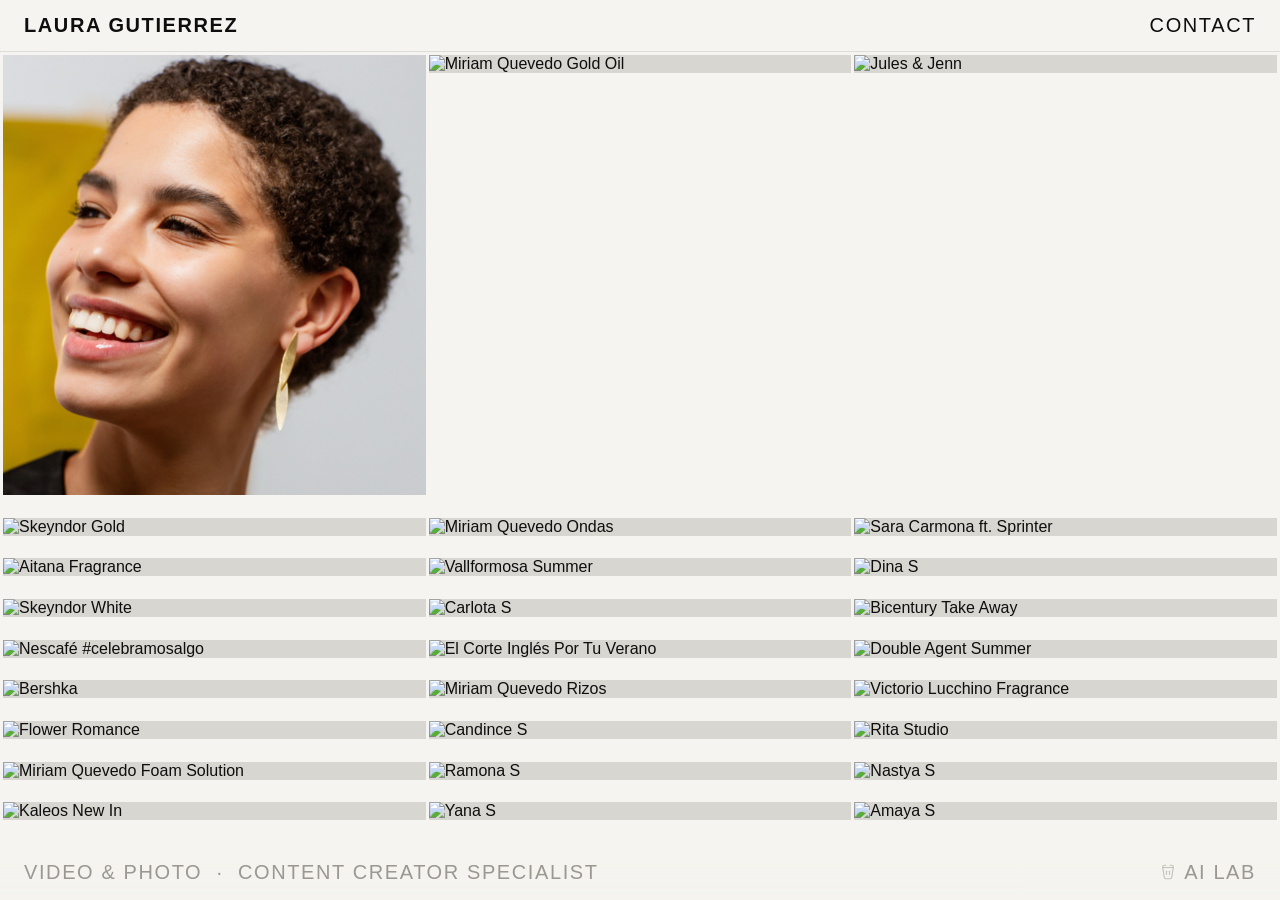
==== index.html @ c1af4706 "upd" ====
<!DOCTYPE html>
<html lang="en">
<head>
  <meta charset="UTF-8">
  <meta name="viewport" content="width=device-width, initial-scale=1.0">
  <title>Laura Gutierrez</title>
  <link rel="stylesheet" href="style.css">
</head>
<body>

  <header>
    <span class="site-name">Laura Gutierrez</span>
    <a href="mailto:capsira@gmail.com" class="contact-link">Contact</a>
  </header>

  <main id="grid"></main>

  <footer>
    <span class="tagline">Video &amp; Photo &nbsp;·&nbsp; Content creator specialist</span>
    <button class="ailab-btn" onclick="document.getElementById('ailabOverlay').classList.add('open')">
      <svg class="ailab-icon" viewBox="0 0 24 24" fill="none" stroke="currentColor" stroke-width="1.5" stroke-linecap="round" stroke-linejoin="round">
        <path d="M9 3H7a2 2 0 0 0-2 2v1"/>
        <path d="M15 3h2a2 2 0 0 1 2 2v1"/>
        <path d="M5 6h14"/>
        <path d="M5 6l2 13a2 2 0 0 0 2 2h6a2 2 0 0 0 2-2l2-13"/>
        <path d="M10 11v4"/>
        <path d="M14 11v4"/>
      </svg>
      AI Lab
    </button>
  </footer>

  <!-- AI LAB Modal -->
  <div class="ailab-overlay" id="ailabOverlay" onclick="if(event.target===this)this.classList.remove('open')">
    <div class="ailab-modal">
      <button class="ailab-close" onclick="document.getElementById('ailabOverlay').classList.remove('open')">×</button>
      <h2>Requesting access to a restricted area<br>of AI content creation</h2>
      <input class="ailab-input" type="email" placeholder="your@email.com" id="ailabEmail">
      <button class="ailab-submit" onclick="handleAilabSubmit()">
        <svg viewBox="0 0 24 24" fill="currentColor">
          <polygon points="5,3 19,12 5,21" />
        </svg>
      </button>
    </div>
  </div>

  <script src="projects.js"></script>
  <script>
    const grid = document.getElementById('grid');

    projects.forEach((project, i) => {
      const posterSrc = project.poster
        ? `projects/${project.folder}/${project.poster}`
        : `projects/${project.folder}/00_poster.gif`;
      const fallbackSrc = project.poster
        ? null
        : `projects/${project.folder}/00_poster.jpg`;

      const item = document.createElement('a');
      item.className = 'grid-item';
      item.href = `project.html?p=${encodeURIComponent(project.folder)}`;
      item.style.animationDelay = `${i * 35}ms`;

      const onerror = fallbackSrc
        ? `this.onerror=null;this.src='${fallbackSrc}'`
        : `this.onerror=null`;

      item.innerHTML = `
        <div class="grid-item-inner">
          <img class="poster" src="${posterSrc}" onerror="${onerror}" alt="${project.title}" loading="lazy">
          <div class="overlay">
            <span class="overlay-title">${project.title}</span>
          </div>
        </div>
      `;

      grid.appendChild(item);
    });

    function handleAilabSubmit() {
      const email = document.getElementById('ailabEmail').value;
      if (email) {
        document.getElementById('ailabOverlay').classList.remove('open');
      }
    }
  </script>

</body>
</html>
---- style.css ----
/* ─── Reset & Base ───────────────────────────────────────── */
*, *::before, *::after { box-sizing: border-box; margin: 0; padding: 0; }

:root {
  --black: #0e0e0e;
  --white: #f5f4f0;
  --mid:   #9a9890;
  --font: 'Helvetica Neue', Helvetica, Arial, sans-serif;
  --nav-h: 52px;
  --footer-h: 56px;
  --gap: 3px;
}

html { font-size: 16px; }

body {
  background: var(--white);
  color: var(--black);
  font-family: var(--font);
  font-weight: 300;
  min-height: 100vh;
  display: flex;
  flex-direction: column;
}

a { text-decoration: none; color: inherit; }

/* ─── Header ─────────────────────────────────────────────── */
header {
  position: fixed;
  top: 0; left: 0; right: 0;
  height: var(--nav-h);
  display: flex;
  align-items: center;
  justify-content: space-between;
  padding: 0 24px;
  z-index: 100;
  background: var(--white);
  border-bottom: 0.5px solid rgba(14,14,14,0.1);
}

.site-name {
  font-family: var(--font);
  font-weight: 700;
  font-size: 20px;
  letter-spacing: 0.08em;
  text-transform: uppercase;
  color: var(--black);
}

.back-link {
  cursor: pointer;
  transition: opacity 0.2s;
}
.back-link:hover { opacity: 0.45; }

.contact-link {
  font-family: var(--font);
  font-weight: 300;
  font-size: 20px;
  letter-spacing: 0.08em;
  text-transform: uppercase;
  color: var(--black);
  transition: opacity 0.2s;
}
.contact-link:hover { opacity: 0.45; }

/* ─── Footer ─────────────────────────────────────────────── */
footer {
  position: fixed;
  bottom: 0; left: 0; right: 0;
  height: var(--footer-h);
  display: flex;
  align-items: center;
  justify-content: space-between;
  padding: 0 24px;
  z-index: 100;
  background: linear-gradient(to bottom, transparent 0%, rgba(245,244,240,0.10) 100%);
  pointer-events: none;
}

footer > * { pointer-events: auto; }

.tagline {
  font-family: var(--font);
  font-weight: 300;
  font-size: 20px;
  letter-spacing: 0.08em;
  text-transform: uppercase;
  color: var(--mid);
}

/* ─── AI LAB button ──────────────────────────────────────── */
.ailab-btn {
  display: flex;
  align-items: center;
  gap: 7px;
  font-family: var(--font);
  font-weight: 300;
  font-size: 20px;
  letter-spacing: 0.08em;
  text-transform: uppercase;
  color: var(--mid);
  cursor: pointer;
  background: none;
  border: none;
  padding: 0;
  transition: color 0.2s;
}
.ailab-btn:hover { color: var(--black); }

.ailab-icon {
  width: 18px;
  height: 18px;
  opacity: 0.55;
  transition: opacity 0.2s;
}
.ailab-btn:hover .ailab-icon { opacity: 1; }

/* ─── AI LAB modal overlay ───────────────────────────────── */
.ailab-overlay {
  display: none;
  position: fixed;
  inset: 0;
  z-index: 200;
  background: rgba(14,14,14,0.55);
  backdrop-filter: blur(8px);
  -webkit-backdrop-filter: blur(8px);
  align-items: center;
  justify-content: center;
}
.ailab-overlay.open { display: flex; }

.ailab-modal {
  background: var(--white);
  padding: 56px 48px 48px;
  max-width: 480px;
  width: 90%;
  text-align: center;
  position: relative;
}

.ailab-modal h2 {
  font-family: var(--font);
  font-weight: 300;
  font-size: 12px;
  letter-spacing: 0.16em;
  text-transform: uppercase;
  color: var(--black);
  line-height: 1.9;
  margin-bottom: 40px;
}

.ailab-input {
  width: 100%;
  background: none;
  border: none;
  border-bottom: 0.5px solid rgba(14,14,14,0.3);
  padding: 10px 0;
  font-family: var(--font);
  font-weight: 300;
  font-size: 14px;
  letter-spacing: 0.06em;
  color: var(--black);
  outline: none;
  text-align: center;
  margin-bottom: 40px;
  display: block;
}
.ailab-input::placeholder { color: var(--mid); }
.ailab-input:focus { border-bottom-color: var(--black); }

.ailab-submit {
  background: none;
  border: none;
  cursor: pointer;
  padding: 0;
  display: inline-flex;
  align-items: center;
  justify-content: center;
}

.ailab-submit svg {
  width: 28px;
  height: 28px;
  animation: pulse-triangle 2.4s ease-in-out infinite;
}

@keyframes pulse-triangle {
  0%   { opacity: 0.25; filter: hue-rotate(0deg) brightness(0.8); }
  25%  { opacity: 1;    filter: hue-rotate(80deg) brightness(1.2); }
  50%  { opacity: 0.5;  filter: hue-rotate(180deg) brightness(1); }
  75%  { opacity: 1;    filter: hue-rotate(280deg) brightness(1.3); }
  100% { opacity: 0.25; filter: hue-rotate(360deg) brightness(0.8); }
}

.ailab-close {
  position: absolute;
  top: 16px;
  right: 20px;
  background: none;
  border: none;
  font-size: 18px;
  color: var(--mid);
  cursor: pointer;
  font-family: var(--font);
  font-weight: 300;
  line-height: 1;
}
.ailab-close:hover { color: var(--black); }

/* ─── Landing Grid ───────────────────────────────────────── */
main#grid {
  margin-top: var(--nav-h);
  padding-bottom: calc(var(--footer-h) + 4px);
  display: grid;
  grid-template-columns: repeat(3, 1fr);
  gap: var(--gap);
  padding-left: var(--gap);
  padding-right: var(--gap);
  padding-top: var(--gap);
  flex: 1;
  align-items: start;
}

.grid-item {
  display: block;
  position: relative;
  overflow: hidden;
  background: #d8d6d0;
  opacity: 0;
  animation: fadeIn 0.5s ease forwards;
}

.grid-item img.poster {
  display: block;
  width: 100%;
  height: auto;
  object-fit: cover;
  transition: transform 0.5s ease;
}

.grid-item:hover img.poster {
  transform: scale(1.03);
}

@keyframes fadeIn {
  from { opacity: 0; transform: translateY(5px); }
  to   { opacity: 1; transform: translateY(0); }
}

.grid-item-inner {
  width: 100%;
  position: relative;
}

/* Hover overlay */
.overlay {
  position: absolute;
  inset: 0;
  display: flex;
  align-items: center;
  justify-content: center;
  background: rgba(14, 14, 14, 0.0);
  backdrop-filter: blur(0px) brightness(1);
  -webkit-backdrop-filter: blur(0px) brightness(1);
  transition:
    background 0.35s ease,
    backdrop-filter 0.35s ease,
    -webkit-backdrop-filter 0.35s ease;
}

.grid-item:hover .overlay {
  background: rgba(14, 14, 14, 0.32);
  backdrop-filter: blur(6px) brightness(0.85);
  -webkit-backdrop-filter: blur(6px) brightness(0.85);
}

.overlay-title {
  font-family: var(--font);
  font-weight: 300;
  font-size: 20px;
  letter-spacing: 0.08em;
  text-transform: uppercase;
  color: #f5f4f0;
  opacity: 0;
  transform: translateY(4px);
  transition: opacity 0.3s ease 0.05s, transform 0.3s ease 0.05s;
  text-align: center;
  padding: 0 16px;
}

.grid-item:hover .overlay-title {
  opacity: 1;
  transform: translateY(0);
}

/* ─── Project Page ───────────────────────────────────────── */
body.project-page main {
  margin-top: var(--nav-h);
  padding: 48px 24px calc(var(--footer-h) + 48px);
  max-width: 960px;
  margin-left: auto;
  margin-right: auto;
  flex: 1;
}

.project-title {
  font-family: var(--font);
  font-weight: 300;
  font-size: 20px;
  letter-spacing: 0.08em;
  text-transform: uppercase;
  text-align: center;
  margin-bottom: 40px;
  color: var(--black);
}

/* Vimeo embed */
.video-wrap {
  position: relative;
  width: 100%;
  padding-bottom: 56.25%;
  height: 0;
  overflow: hidden;
  margin-bottom: 80px;
  background: #1a1a1a;
}

.video-wrap iframe {
  position: absolute;
  top: 0; left: 0;
  width: 100%;
  height: 100%;
}

/* Photo masonry — 2 columns, variable heights */
.photo-masonry {
  columns: 2;
  column-gap: 24px;
}

.photo-masonry img {
  display: block;
  width: 100%;
  height: auto;
  margin-bottom: 24px;
  break-inside: avoid;
}

.photo-masonry img:nth-child(3n+1) { margin-bottom: 36px; }
.photo-masonry img:nth-child(3n+2) { margin-bottom: 16px; }

/* ─── Error state ────────────────────────────────────────── */
.error {
  font-size: 12px;
  color: var(--mid);
  padding: 40px 0;
}

/* ─── Responsive ─────────────────────────────────────────── */
@media (max-width: 768px) {
  main#grid { grid-template-columns: repeat(2, 1fr); }
  .photo-masonry { columns: 1; }
  body.project-page main { padding: 32px 16px calc(var(--footer-h) + 32px); }
  .project-title { font-size: 16px; }
  .overlay-title { font-size: 14px; }
}

@media (max-width: 480px) {
  main#grid { grid-template-columns: 1fr; }
}
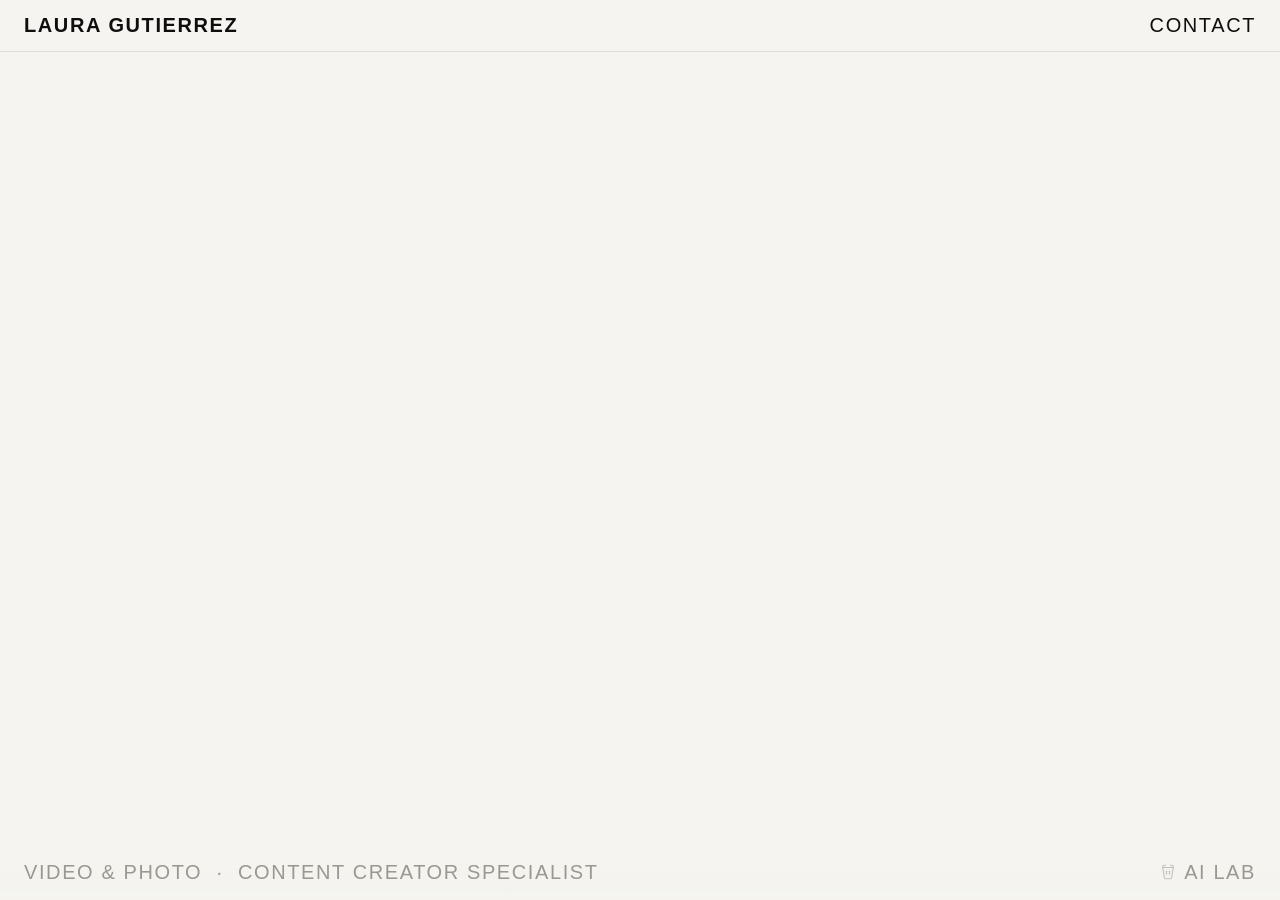
==== commit a7121857: "upd" ====
--- a/index.html
+++ b/index.html
@@ -29,20 +29,6 @@
       AI Lab
     </button>
   </footer>
-
-  <!-- AI LAB Modal -->
-  <div class="ailab-overlay" id="ailabOverlay" onclick="if(event.target===this)this.classList.remove('open')">
-    <div class="ailab-modal">
-      <button class="ailab-close" onclick="document.getElementById('ailabOverlay').classList.remove('open')">×</button>
-      <h2>Requesting access to a restricted area<br>of AI content creation</h2>
-      <input class="ailab-input" type="email" placeholder="your@email.com" id="ailabEmail">
-      <button class="ailab-submit" onclick="handleAilabSubmit()">
-        <svg viewBox="0 0 24 24" fill="currentColor">
-          <polygon points="5,3 19,12 5,21" />
-        </svg>
-      </button>
-    </div>
-  </div>
 
   <script src="projects.js"></script>
   <script>
@@ -76,12 +62,6 @@
 
       grid.appendChild(item);
     });
-
-    function handleAilabSubmit() {
-      const email = document.getElementById('ailabEmail').value;
-      if (email) {
-        document.getElementById('ailabOverlay').classList.remove('open');
-      }
     }
   </script>
 
--- a/style.css
+++ b/style.css
@@ -370,3 +370,97 @@
 @media (max-width: 480px) {
   main#grid { grid-template-columns: 1fr; }
 }
+
+/* ─── AI LAB button (footer) ─────────────────────────────── */
+.ailab-btn {
+  font-family: var(--font);
+  font-weight: 300;
+  font-size: 20px;
+  letter-spacing: 0.08em;
+  text-transform: uppercase;
+  color: var(--mid);
+  text-decoration: none;
+  transition: color 0.2s;
+  white-space: nowrap;
+}
+.ailab-btn:hover { color: var(--black); }
+
+/* ─── AI LAB page ────────────────────────────────────────── */
+body.ailab-page {
+  background: var(--white);
+}
+
+.ailab-main {
+  position: fixed;
+  inset: 0;
+  display: flex;
+  align-items: center;
+  justify-content: center;
+}
+
+.ailab-center {
+  display: flex;
+  flex-direction: column;
+  align-items: center;
+  gap: 40px;
+  text-align: center;
+  padding: 0 24px;
+}
+
+.ailab-heading {
+  font-family: var(--font);
+  font-weight: 300;
+  font-size: 12px;
+  letter-spacing: 0.18em;
+  text-transform: uppercase;
+  color: var(--black);
+  line-height: 2;
+}
+
+.ailab-input {
+  background: none;
+  border: none;
+  border-bottom: 0.5px solid rgba(14,14,14,0.3);
+  padding: 10px 0;
+  font-family: var(--font);
+  font-weight: 300;
+  font-size: 14px;
+  letter-spacing: 0.06em;
+  color: var(--black);
+  outline: none;
+  text-align: center;
+  width: 280px;
+}
+.ailab-input::placeholder { color: var(--mid); }
+.ailab-input:focus { border-bottom-color: var(--black); }
+
+.ailab-submit {
+  background: none;
+  border: none;
+  cursor: pointer;
+  padding: 0;
+  color: var(--black);
+  display: flex;
+  align-items: center;
+  justify-content: center;
+  animation: pulse-triangle 2.4s ease-in-out infinite;
+}
+.ailab-submit:disabled { cursor: default; }
+
+@keyframes pulse-triangle {
+  0%   { opacity: 0.25; filter: hue-rotate(0deg); }
+  25%  { opacity: 1;    filter: hue-rotate(80deg); }
+  50%  { opacity: 0.5;  filter: hue-rotate(180deg); }
+  75%  { opacity: 1;    filter: hue-rotate(280deg); }
+  100% { opacity: 0.25; filter: hue-rotate(360deg); }
+}
+
+.ailab-sent {
+  display: none;
+  font-family: var(--font);
+  font-weight: 300;
+  font-size: 12px;
+  letter-spacing: 0.22em;
+  text-transform: uppercase;
+  color: var(--mid);
+}
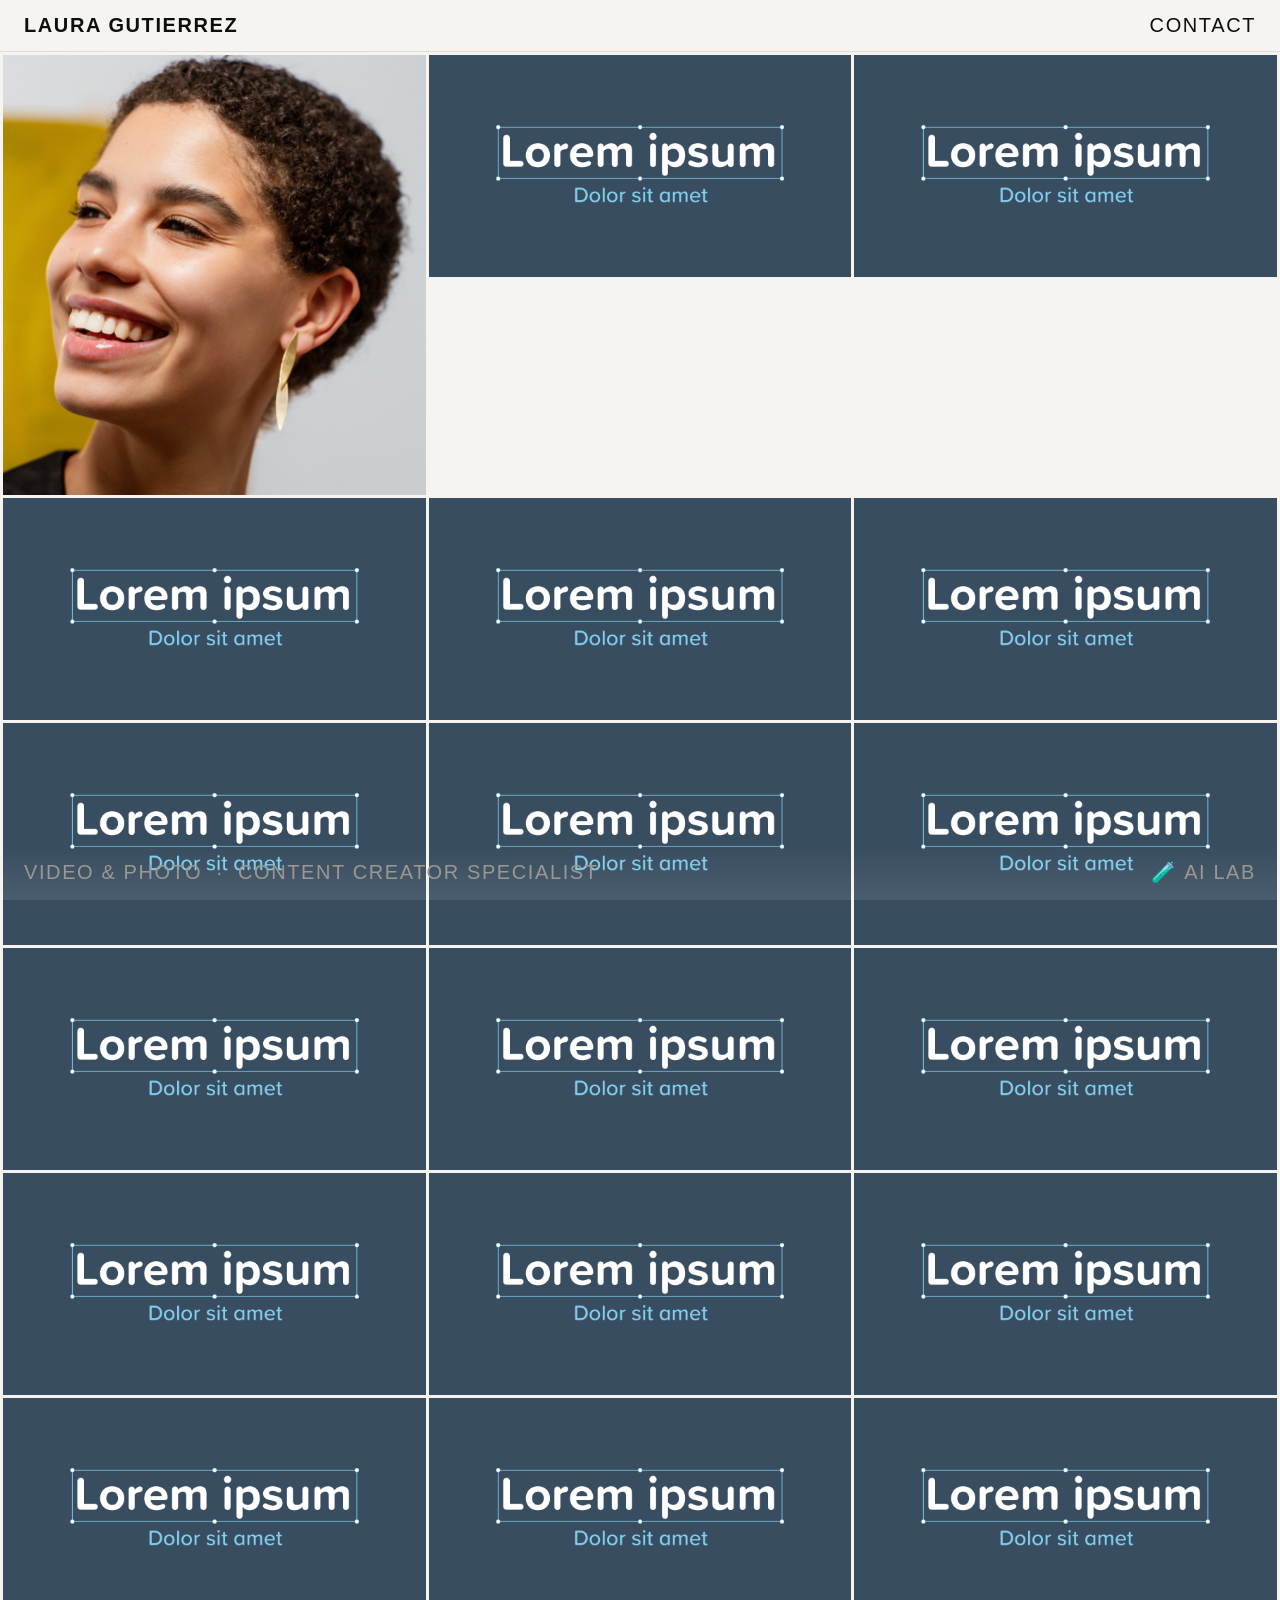
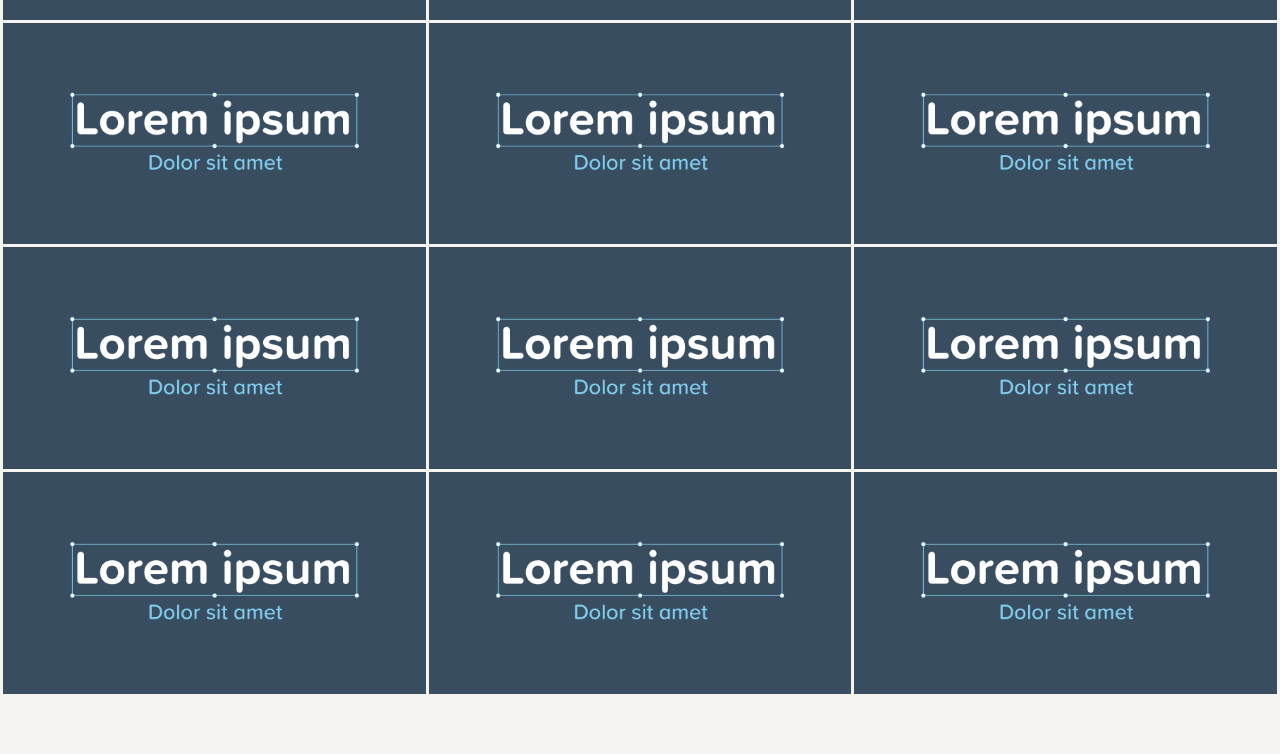
==== commit dc608219: "fix" ====
--- a/index.html
+++ b/index.html
@@ -17,17 +17,7 @@
 
   <footer>
     <span class="tagline">Video &amp; Photo &nbsp;·&nbsp; Content creator specialist</span>
-    <button class="ailab-btn" onclick="document.getElementById('ailabOverlay').classList.add('open')">
-      <svg class="ailab-icon" viewBox="0 0 24 24" fill="none" stroke="currentColor" stroke-width="1.5" stroke-linecap="round" stroke-linejoin="round">
-        <path d="M9 3H7a2 2 0 0 0-2 2v1"/>
-        <path d="M15 3h2a2 2 0 0 1 2 2v1"/>
-        <path d="M5 6h14"/>
-        <path d="M5 6l2 13a2 2 0 0 0 2 2h6a2 2 0 0 0 2-2l2-13"/>
-        <path d="M10 11v4"/>
-        <path d="M14 11v4"/>
-      </svg>
-      AI Lab
-    </button>
+    <a href="ailab.html" class="ailab-btn">🧪 AI Lab</a>
   </footer>
 
   <script src="projects.js"></script>
@@ -38,18 +28,13 @@
       const posterSrc = project.poster
         ? `projects/${project.folder}/${project.poster}`
         : `projects/${project.folder}/00_poster.gif`;
-      const fallbackSrc = project.poster
-        ? null
-        : `projects/${project.folder}/00_poster.jpg`;
 
       const item = document.createElement('a');
       item.className = 'grid-item';
       item.href = `project.html?p=${encodeURIComponent(project.folder)}`;
       item.style.animationDelay = `${i * 35}ms`;
 
-      const onerror = fallbackSrc
-        ? `this.onerror=null;this.src='${fallbackSrc}'`
-        : `this.onerror=null`;
+      const onerror = `this.onerror=null;this.src='lorem.png'`;
 
       item.innerHTML = `
         <div class="grid-item-inner">
@@ -62,7 +47,6 @@
 
       grid.appendChild(item);
     });
-    }
   </script>
 
 </body>
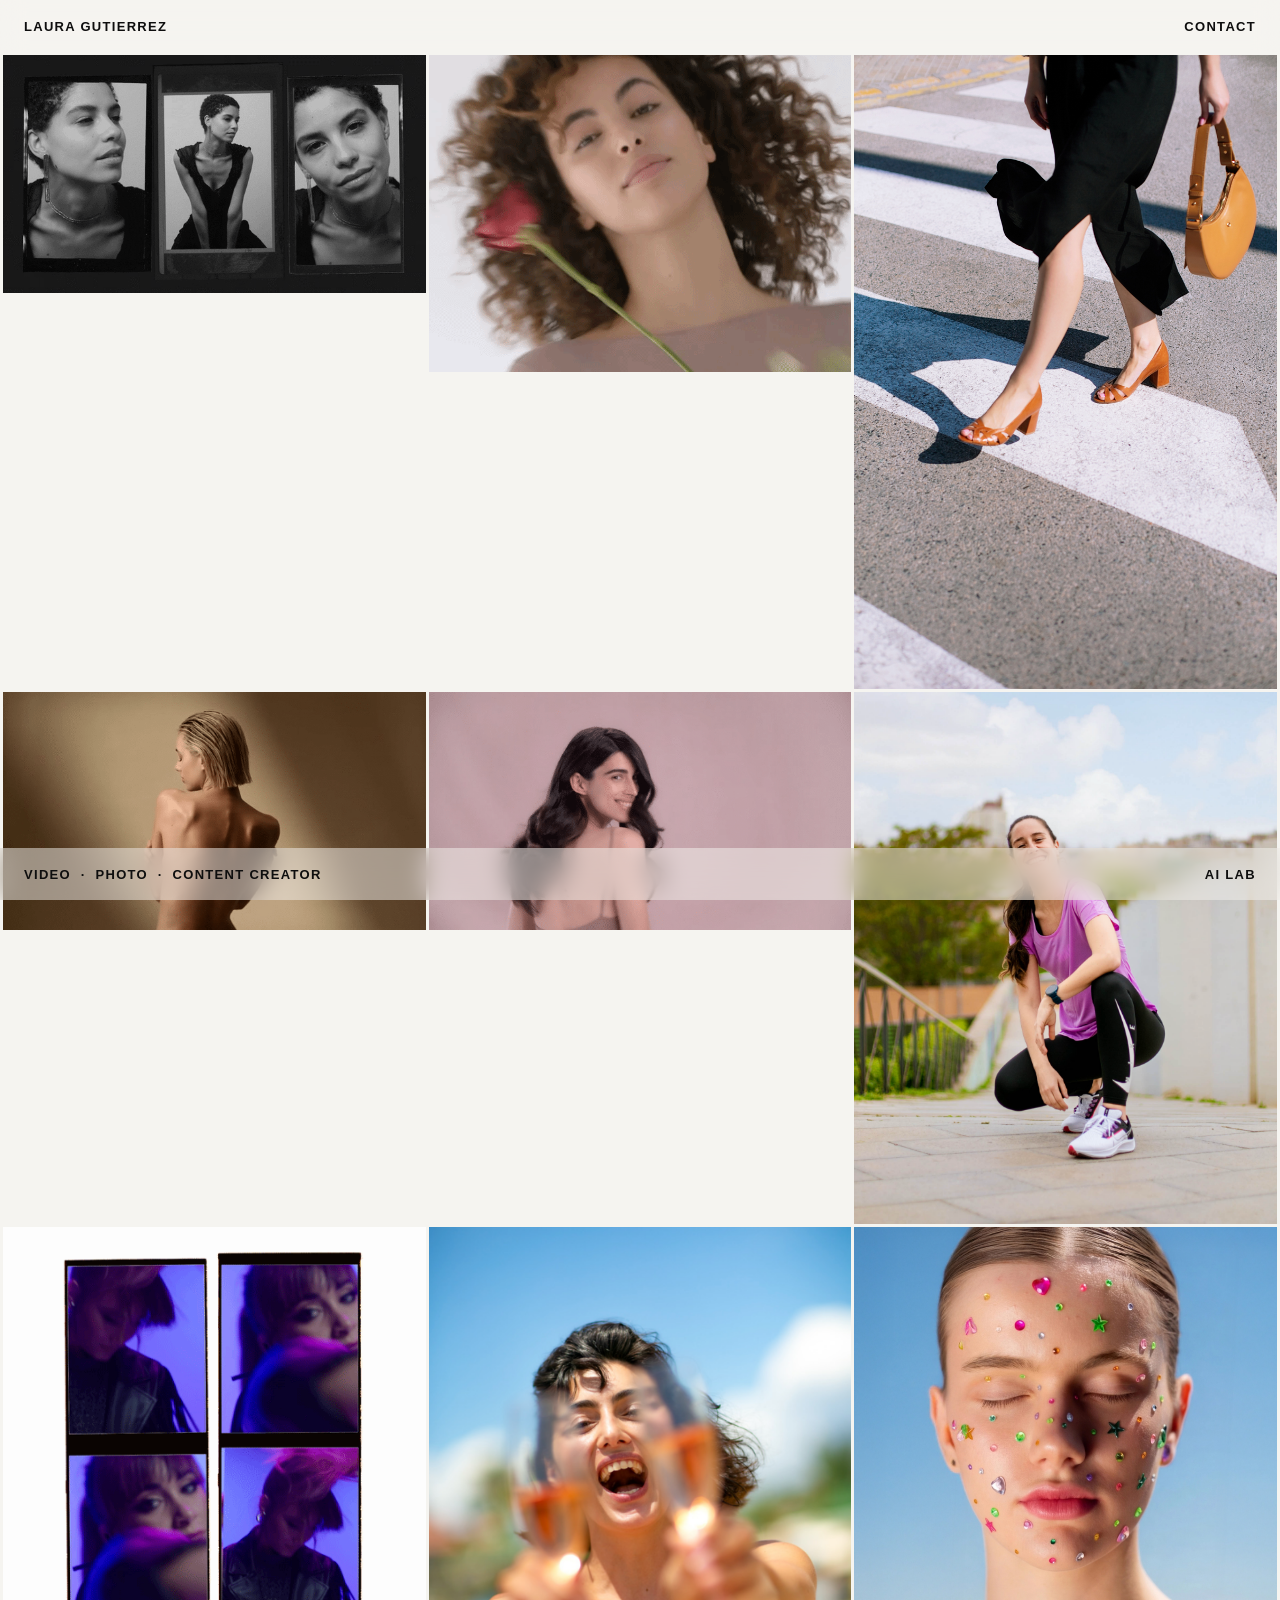
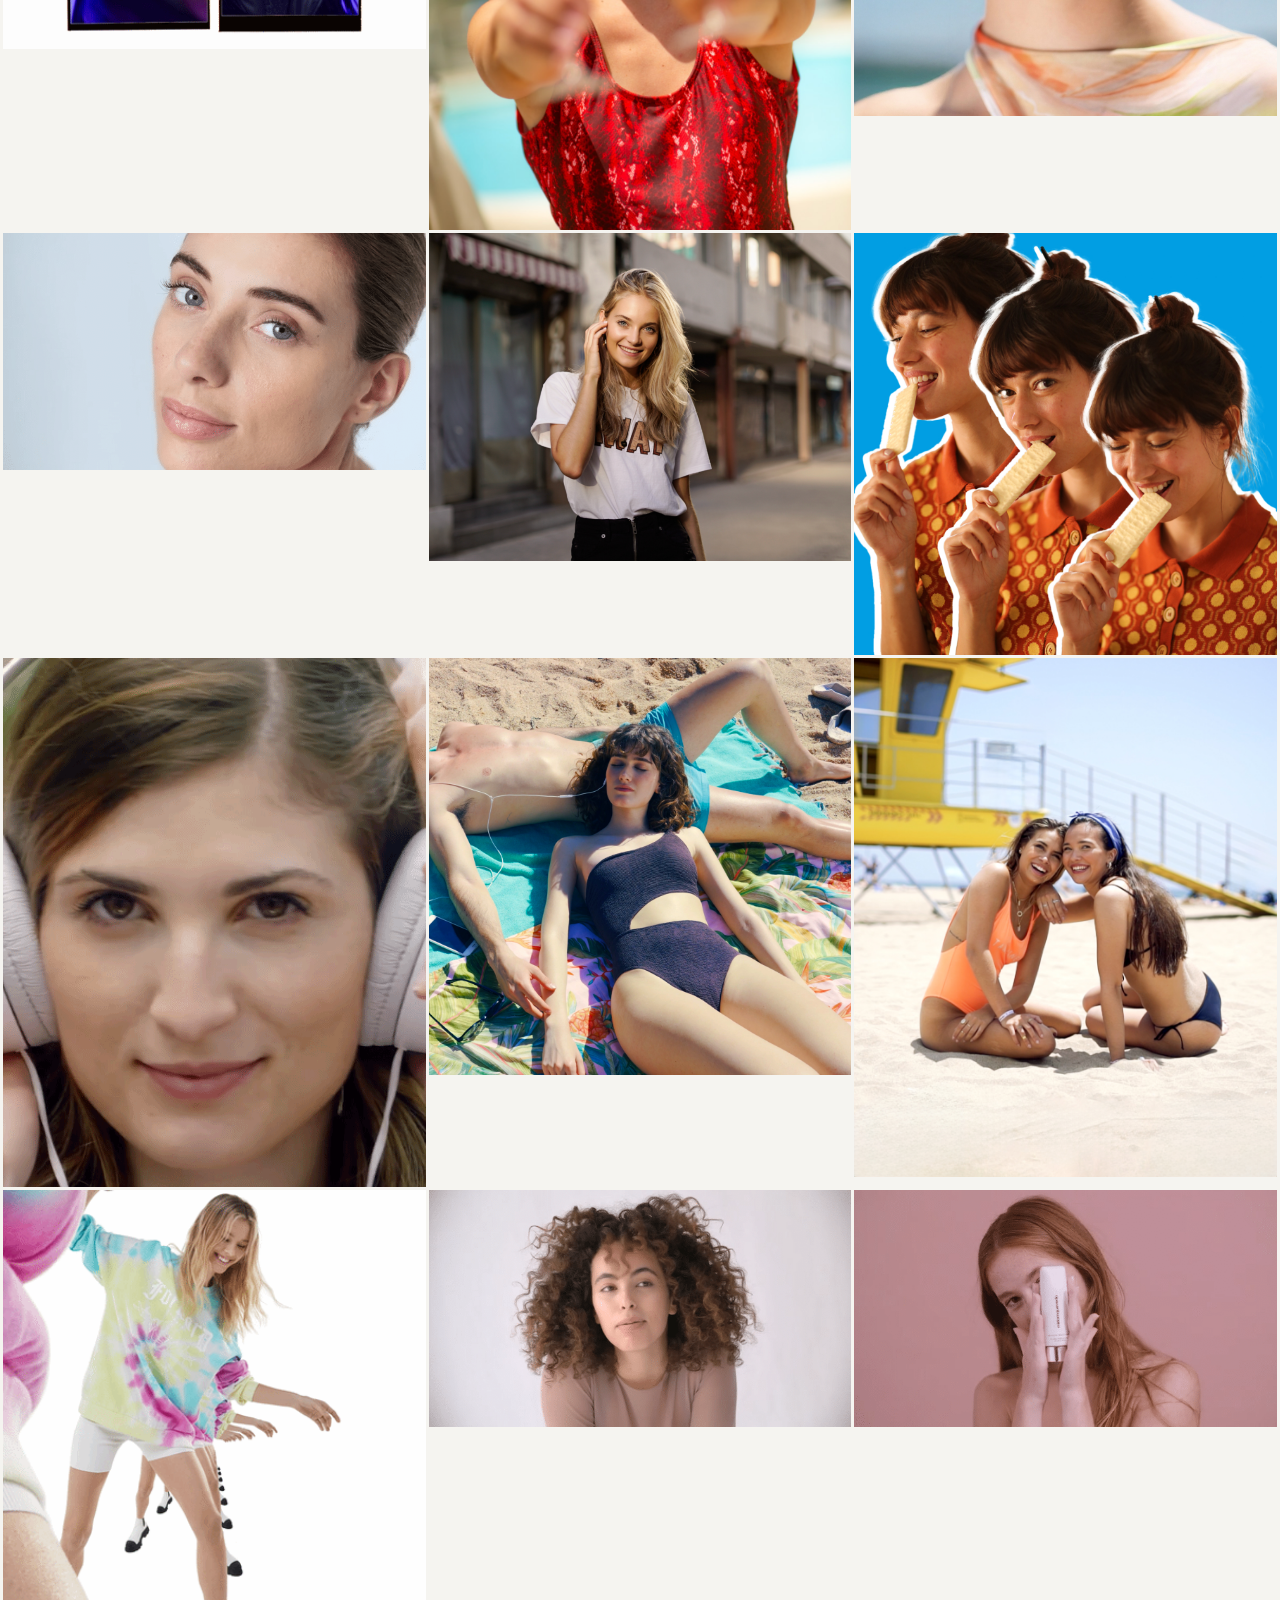
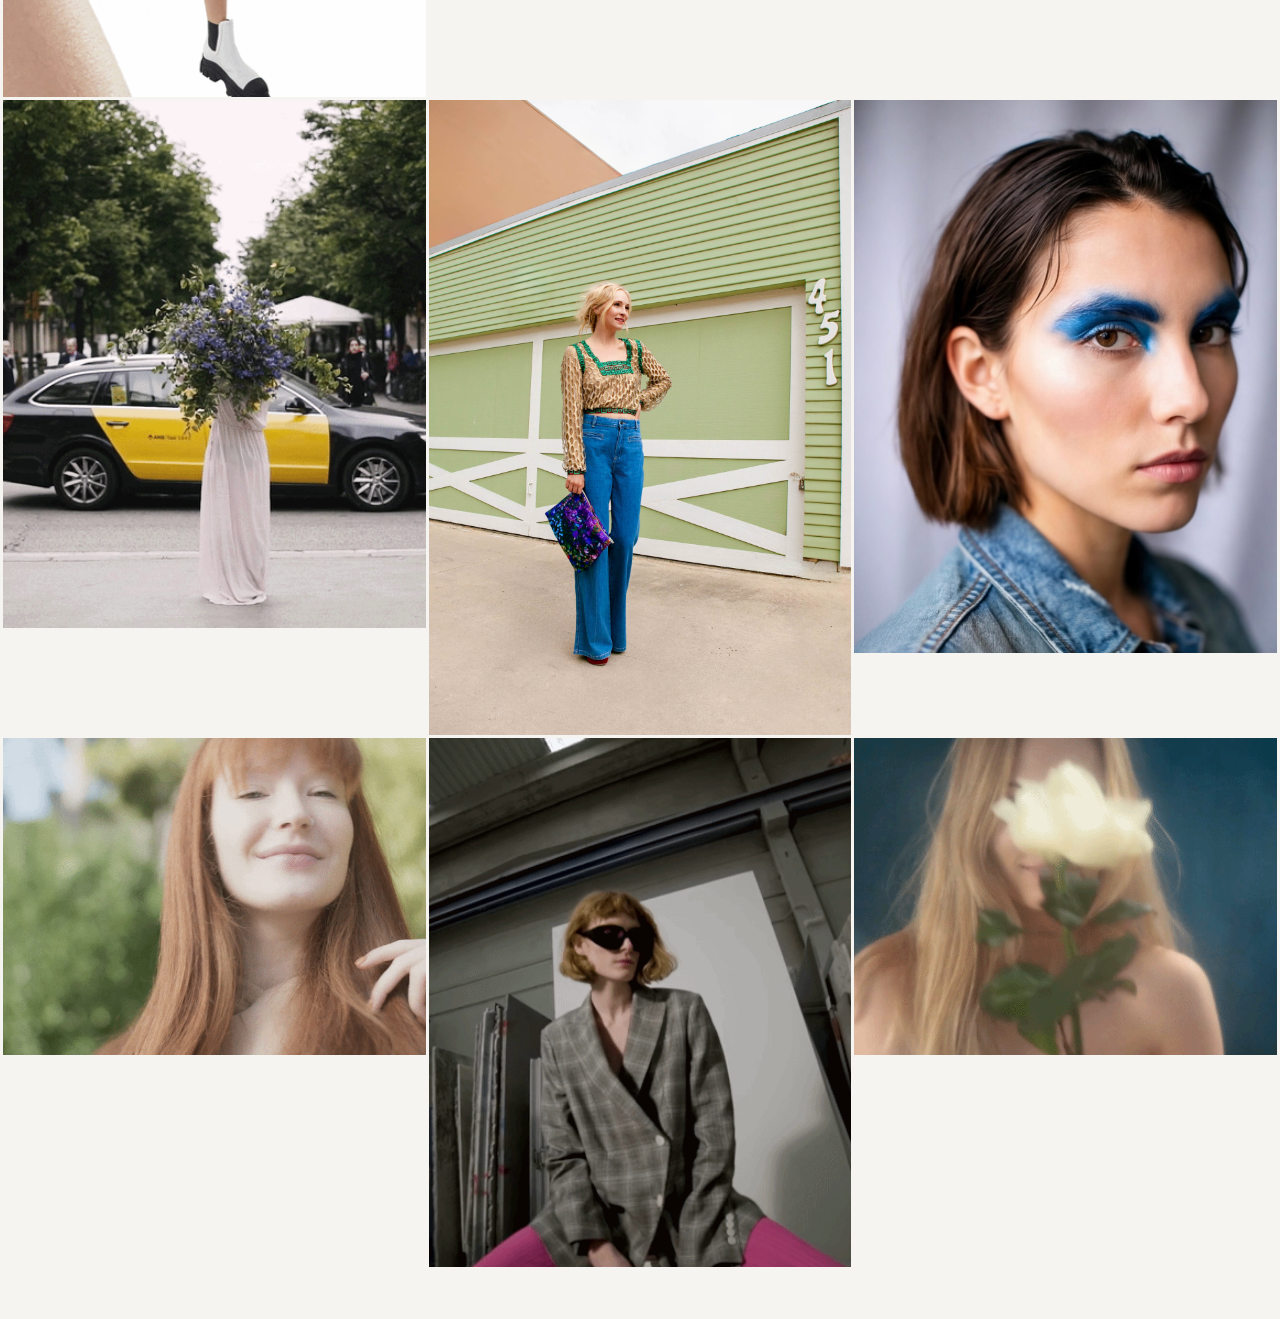
==== commit 7547e3fe: "upd files" ====
--- a/index.html
+++ b/index.html
@@ -16,37 +16,29 @@
   <main id="grid"></main>
 
   <footer>
-    <span class="tagline">Video &amp; Photo &nbsp;·&nbsp; Content creator specialist</span>
-    <a href="ailab.html" class="ailab-btn">🧪 AI Lab</a>
+    <span class="tagline">Video &nbsp;·&nbsp; Photo &nbsp;·&nbsp; Content creator</span>
+    <a href="ailab.html" class="ailab-btn">AI Lab</a>
   </footer>
 
   <script src="projects.js"></script>
   <script>
-    const grid = document.getElementById('grid');
-
-    projects.forEach((project, i) => {
-      const posterSrc = project.poster
-        ? `projects/${project.folder}/${project.poster}`
-        : `projects/${project.folder}/00_poster.gif`;
-
-      const item = document.createElement('a');
+    var grid = document.getElementById('grid');
+    for (var i = 0; i < projects.length; i++) {
+      var project = projects[i];
+      var posterSrc = 'projects/' + project.folder + '/' + project.poster;
+      var item = document.createElement('a');
       item.className = 'grid-item';
-      item.href = `project.html?p=${encodeURIComponent(project.folder)}`;
-      item.style.animationDelay = `${i * 35}ms`;
-
-      const onerror = `this.onerror=null;this.src='lorem.png'`;
-
-      item.innerHTML = `
-        <div class="grid-item-inner">
-          <img class="poster" src="${posterSrc}" onerror="${onerror}" alt="${project.title}" loading="lazy">
-          <div class="overlay">
-            <span class="overlay-title">${project.title}</span>
-          </div>
-        </div>
-      `;
-
+      item.href = 'project.html?p=' + encodeURIComponent(project.folder);
+      item.style.animationDelay = (i * 35) + 'ms';
+      item.innerHTML =
+        '<div class="grid-item-inner">' +
+          '<img class="poster" src="' + posterSrc + '" onerror="this.onerror=null;this.src=\'lorem.png\'" alt="' + project.title + '" loading="lazy">' +
+          '<div class="overlay">' +
+            '<span class="overlay-title">' + project.title + '</span>' +
+          '</div>' +
+        '</div>';
       grid.appendChild(item);
-    });
+    }
   </script>
 
 </body>
--- a/style.css
+++ b/style.css
@@ -1,29 +1,40 @@
-/* ─── Reset & Base ───────────────────────────────────────── */
+/* ─── Reset ──────────────────────────────────────────────── */
 *, *::before, *::after { box-sizing: border-box; margin: 0; padding: 0; }
 
 :root {
   --black: #0e0e0e;
   --white: #f5f4f0;
-  --mid:   #9a9890;
   --font: 'Helvetica Neue', Helvetica, Arial, sans-serif;
   --nav-h: 52px;
-  --footer-h: 56px;
+  --footer-h: 52px;
   --gap: 3px;
 }
-
-html { font-size: 16px; }
 
 body {
   background: var(--white);
   color: var(--black);
   font-family: var(--font);
-  font-weight: 300;
   min-height: 100vh;
   display: flex;
   flex-direction: column;
 }
 
 a { text-decoration: none; color: inherit; }
+
+/* ─── Shared text style ──────────────────────────────────── */
+.site-name,
+.contact-link,
+.tagline,
+.ailab-btn,
+.overlay-title,
+.project-title {
+  font-family: var(--font);
+  font-weight: 700;
+  font-size: 13px;
+  letter-spacing: 0.1em;
+  text-transform: uppercase;
+  color: var(--black);
+}
 
 /* ─── Header ─────────────────────────────────────────────── */
 header {
@@ -35,34 +46,13 @@
   justify-content: space-between;
   padding: 0 24px;
   z-index: 100;
-  background: var(--white);
-  border-bottom: 0.5px solid rgba(14,14,14,0.1);
-}
-
-.site-name {
-  font-family: var(--font);
-  font-weight: 700;
-  font-size: 20px;
-  letter-spacing: 0.08em;
-  text-transform: uppercase;
-  color: var(--black);
-}
-
-.back-link {
-  cursor: pointer;
-  transition: opacity 0.2s;
-}
-.back-link:hover { opacity: 0.45; }
-
-.contact-link {
-  font-family: var(--font);
-  font-weight: 300;
-  font-size: 20px;
-  letter-spacing: 0.08em;
-  text-transform: uppercase;
-  color: var(--black);
-  transition: opacity 0.2s;
-}
+  background: rgba(245, 244, 240, 0.50);
+  backdrop-filter: blur(12px);
+  -webkit-backdrop-filter: blur(12px);
+}
+
+.back-link { cursor: pointer; transition: opacity 0.2s; }
+.back-link:hover,
 .contact-link:hover { opacity: 0.45; }
 
 /* ─── Footer ─────────────────────────────────────────────── */
@@ -75,144 +65,21 @@
   justify-content: space-between;
   padding: 0 24px;
   z-index: 100;
-  background: linear-gradient(to bottom, transparent 0%, rgba(245,244,240,0.10) 100%);
+  background: rgba(245, 244, 240, 0.50);
+  backdrop-filter: blur(12px);
+  -webkit-backdrop-filter: blur(12px);
   pointer-events: none;
 }
 
 footer > * { pointer-events: auto; }
 
-.tagline {
-  font-family: var(--font);
-  font-weight: 300;
-  font-size: 20px;
-  letter-spacing: 0.08em;
-  text-transform: uppercase;
-  color: var(--mid);
-}
-
-/* ─── AI LAB button ──────────────────────────────────────── */
-.ailab-btn {
-  display: flex;
-  align-items: center;
-  gap: 7px;
-  font-family: var(--font);
-  font-weight: 300;
-  font-size: 20px;
-  letter-spacing: 0.08em;
-  text-transform: uppercase;
-  color: var(--mid);
-  cursor: pointer;
-  background: none;
-  border: none;
-  padding: 0;
-  transition: color 0.2s;
-}
-.ailab-btn:hover { color: var(--black); }
-
-.ailab-icon {
-  width: 18px;
-  height: 18px;
-  opacity: 0.55;
-  transition: opacity 0.2s;
-}
-.ailab-btn:hover .ailab-icon { opacity: 1; }
-
-/* ─── AI LAB modal overlay ───────────────────────────────── */
-.ailab-overlay {
-  display: none;
-  position: fixed;
-  inset: 0;
-  z-index: 200;
-  background: rgba(14,14,14,0.55);
-  backdrop-filter: blur(8px);
-  -webkit-backdrop-filter: blur(8px);
-  align-items: center;
-  justify-content: center;
-}
-.ailab-overlay.open { display: flex; }
-
-.ailab-modal {
-  background: var(--white);
-  padding: 56px 48px 48px;
-  max-width: 480px;
-  width: 90%;
-  text-align: center;
-  position: relative;
-}
-
-.ailab-modal h2 {
-  font-family: var(--font);
-  font-weight: 300;
-  font-size: 12px;
-  letter-spacing: 0.16em;
-  text-transform: uppercase;
-  color: var(--black);
-  line-height: 1.9;
-  margin-bottom: 40px;
-}
-
-.ailab-input {
-  width: 100%;
-  background: none;
-  border: none;
-  border-bottom: 0.5px solid rgba(14,14,14,0.3);
-  padding: 10px 0;
-  font-family: var(--font);
-  font-weight: 300;
-  font-size: 14px;
-  letter-spacing: 0.06em;
-  color: var(--black);
-  outline: none;
-  text-align: center;
-  margin-bottom: 40px;
-  display: block;
-}
-.ailab-input::placeholder { color: var(--mid); }
-.ailab-input:focus { border-bottom-color: var(--black); }
-
-.ailab-submit {
-  background: none;
-  border: none;
-  cursor: pointer;
-  padding: 0;
-  display: inline-flex;
-  align-items: center;
-  justify-content: center;
-}
-
-.ailab-submit svg {
-  width: 28px;
-  height: 28px;
-  animation: pulse-triangle 2.4s ease-in-out infinite;
-}
-
-@keyframes pulse-triangle {
-  0%   { opacity: 0.25; filter: hue-rotate(0deg) brightness(0.8); }
-  25%  { opacity: 1;    filter: hue-rotate(80deg) brightness(1.2); }
-  50%  { opacity: 0.5;  filter: hue-rotate(180deg) brightness(1); }
-  75%  { opacity: 1;    filter: hue-rotate(280deg) brightness(1.3); }
-  100% { opacity: 0.25; filter: hue-rotate(360deg) brightness(0.8); }
-}
-
-.ailab-close {
-  position: absolute;
-  top: 16px;
-  right: 20px;
-  background: none;
-  border: none;
-  font-size: 18px;
-  color: var(--mid);
-  cursor: pointer;
-  font-family: var(--font);
-  font-weight: 300;
-  line-height: 1;
-}
-.ailab-close:hover { color: var(--black); }
+.ailab-btn { transition: opacity 0.2s; }
+.ailab-btn:hover { opacity: 0.45; }
 
 /* ─── Landing Grid ───────────────────────────────────────── */
 main#grid {
   margin-top: var(--nav-h);
-  padding-bottom: calc(var(--footer-h) + 4px);
+  padding-bottom: var(--footer-h);
   display: grid;
   grid-template-columns: repeat(3, 1fr);
   gap: var(--gap);
@@ -232,56 +99,41 @@
   animation: fadeIn 0.5s ease forwards;
 }
 
+@keyframes fadeIn {
+  from { opacity: 0; transform: translateY(4px); }
+  to   { opacity: 1; transform: translateY(0); }
+}
+
+.grid-item-inner { width: 100%; position: relative; }
+
 .grid-item img.poster {
   display: block;
   width: 100%;
   height: auto;
-  object-fit: cover;
   transition: transform 0.5s ease;
 }
 
-.grid-item:hover img.poster {
-  transform: scale(1.03);
-}
-
-@keyframes fadeIn {
-  from { opacity: 0; transform: translateY(5px); }
-  to   { opacity: 1; transform: translateY(0); }
-}
-
-.grid-item-inner {
-  width: 100%;
-  position: relative;
-}
-
-/* Hover overlay */
+.grid-item:hover img.poster { transform: scale(1.03); }
+
 .overlay {
   position: absolute;
   inset: 0;
   display: flex;
   align-items: center;
   justify-content: center;
-  background: rgba(14, 14, 14, 0.0);
-  backdrop-filter: blur(0px) brightness(1);
-  -webkit-backdrop-filter: blur(0px) brightness(1);
-  transition:
-    background 0.35s ease,
-    backdrop-filter 0.35s ease,
-    -webkit-backdrop-filter 0.35s ease;
+  background: rgba(14,14,14,0);
+  backdrop-filter: blur(0px);
+  -webkit-backdrop-filter: blur(0px);
+  transition: background 0.35s ease, backdrop-filter 0.35s ease, -webkit-backdrop-filter 0.35s ease;
 }
 
 .grid-item:hover .overlay {
-  background: rgba(14, 14, 14, 0.32);
+  background: rgba(14,14,14,0.32);
   backdrop-filter: blur(6px) brightness(0.85);
   -webkit-backdrop-filter: blur(6px) brightness(0.85);
 }
 
 .overlay-title {
-  font-family: var(--font);
-  font-weight: 300;
-  font-size: 20px;
-  letter-spacing: 0.08em;
-  text-transform: uppercase;
   color: #f5f4f0;
   opacity: 0;
   transform: translateY(4px);
@@ -290,10 +142,7 @@
   padding: 0 16px;
 }
 
-.grid-item:hover .overlay-title {
-  opacity: 1;
-  transform: translateY(0);
-}
+.grid-item:hover .overlay-title { opacity: 1; transform: translateY(0); }
 
 /* ─── Project Page ───────────────────────────────────────── */
 body.project-page main {
@@ -306,35 +155,26 @@
 }
 
 .project-title {
-  font-family: var(--font);
-  font-weight: 300;
-  font-size: 20px;
-  letter-spacing: 0.08em;
-  text-transform: uppercase;
   text-align: center;
   margin-bottom: 40px;
-  color: var(--black);
-}
-
-/* Vimeo embed */
+}
+
 .video-wrap {
   position: relative;
   width: 100%;
   padding-bottom: 56.25%;
   height: 0;
   overflow: hidden;
-  margin-bottom: 80px;
+  margin-bottom: 48px;
   background: #1a1a1a;
 }
 
 .video-wrap iframe {
   position: absolute;
   top: 0; left: 0;
-  width: 100%;
-  height: 100%;
-}
-
-/* Photo masonry — 2 columns, variable heights */
+  width: 100%; height: 100%;
+}
+
 .photo-masonry {
   columns: 2;
   column-gap: 24px;
@@ -351,46 +191,8 @@
 .photo-masonry img:nth-child(3n+1) { margin-bottom: 36px; }
 .photo-masonry img:nth-child(3n+2) { margin-bottom: 16px; }
 
-/* ─── Error state ────────────────────────────────────────── */
-.error {
-  font-size: 12px;
-  color: var(--mid);
-  padding: 40px 0;
-}
-
-/* ─── Responsive ─────────────────────────────────────────── */
-@media (max-width: 768px) {
-  main#grid { grid-template-columns: repeat(2, 1fr); }
-  .photo-masonry { columns: 1; }
-  body.project-page main { padding: 32px 16px calc(var(--footer-h) + 32px); }
-  .project-title { font-size: 16px; }
-  .overlay-title { font-size: 14px; }
-}
-
-@media (max-width: 480px) {
-  main#grid { grid-template-columns: 1fr; }
-}
-
-/* ─── AI LAB button (footer) ─────────────────────────────── */
-.ailab-btn {
-  font-family: var(--font);
-  font-weight: 300;
-  font-size: 20px;
-  letter-spacing: 0.08em;
-  text-transform: uppercase;
-  color: var(--mid);
-  text-decoration: none;
-  transition: color 0.2s;
-  white-space: nowrap;
-}
-.ailab-btn:hover { color: var(--black); }
-
-/* ─── AI LAB page ────────────────────────────────────────── */
-body.ailab-page {
-  background: var(--white);
-}
-
-.ailab-main {
+/* ─── AI Lab page ────────────────────────────────────────── */
+body.ailab-page main {
   position: fixed;
   inset: 0;
   display: flex;
@@ -409,8 +211,8 @@
 
 .ailab-heading {
   font-family: var(--font);
-  font-weight: 300;
-  font-size: 12px;
+  font-weight: 700;
+  font-size: 11px;
   letter-spacing: 0.18em;
   text-transform: uppercase;
   color: var(--black);
@@ -424,21 +226,21 @@
   padding: 10px 0;
   font-family: var(--font);
   font-weight: 300;
-  font-size: 14px;
+  font-size: 13px;
   letter-spacing: 0.06em;
   color: var(--black);
   outline: none;
   text-align: center;
   width: 280px;
-}
-.ailab-input::placeholder { color: var(--mid); }
+  display: block;
+}
+.ailab-input::placeholder { color: #9a9890; }
 .ailab-input:focus { border-bottom-color: var(--black); }
 
 .ailab-submit {
   background: none;
   border: none;
   cursor: pointer;
-  padding: 0;
   color: var(--black);
   display: flex;
   align-items: center;
@@ -458,9 +260,23 @@
 .ailab-sent {
   display: none;
   font-family: var(--font);
-  font-weight: 300;
-  font-size: 12px;
+  font-weight: 700;
+  font-size: 11px;
   letter-spacing: 0.22em;
   text-transform: uppercase;
-  color: var(--mid);
-}
+  color: #9a9890;
+}
+
+/* ─── Error ──────────────────────────────────────────────── */
+.error { font-size: 12px; color: #9a9890; padding: 40px 0; }
+
+/* ─── Responsive ─────────────────────────────────────────── */
+@media (max-width: 768px) {
+  main#grid { grid-template-columns: repeat(2, 1fr); }
+  .photo-masonry { columns: 1; }
+  body.project-page main { padding: 32px 16px calc(var(--footer-h) + 32px); }
+}
+
+@media (max-width: 480px) {
+  main#grid { grid-template-columns: 1fr; }
+}
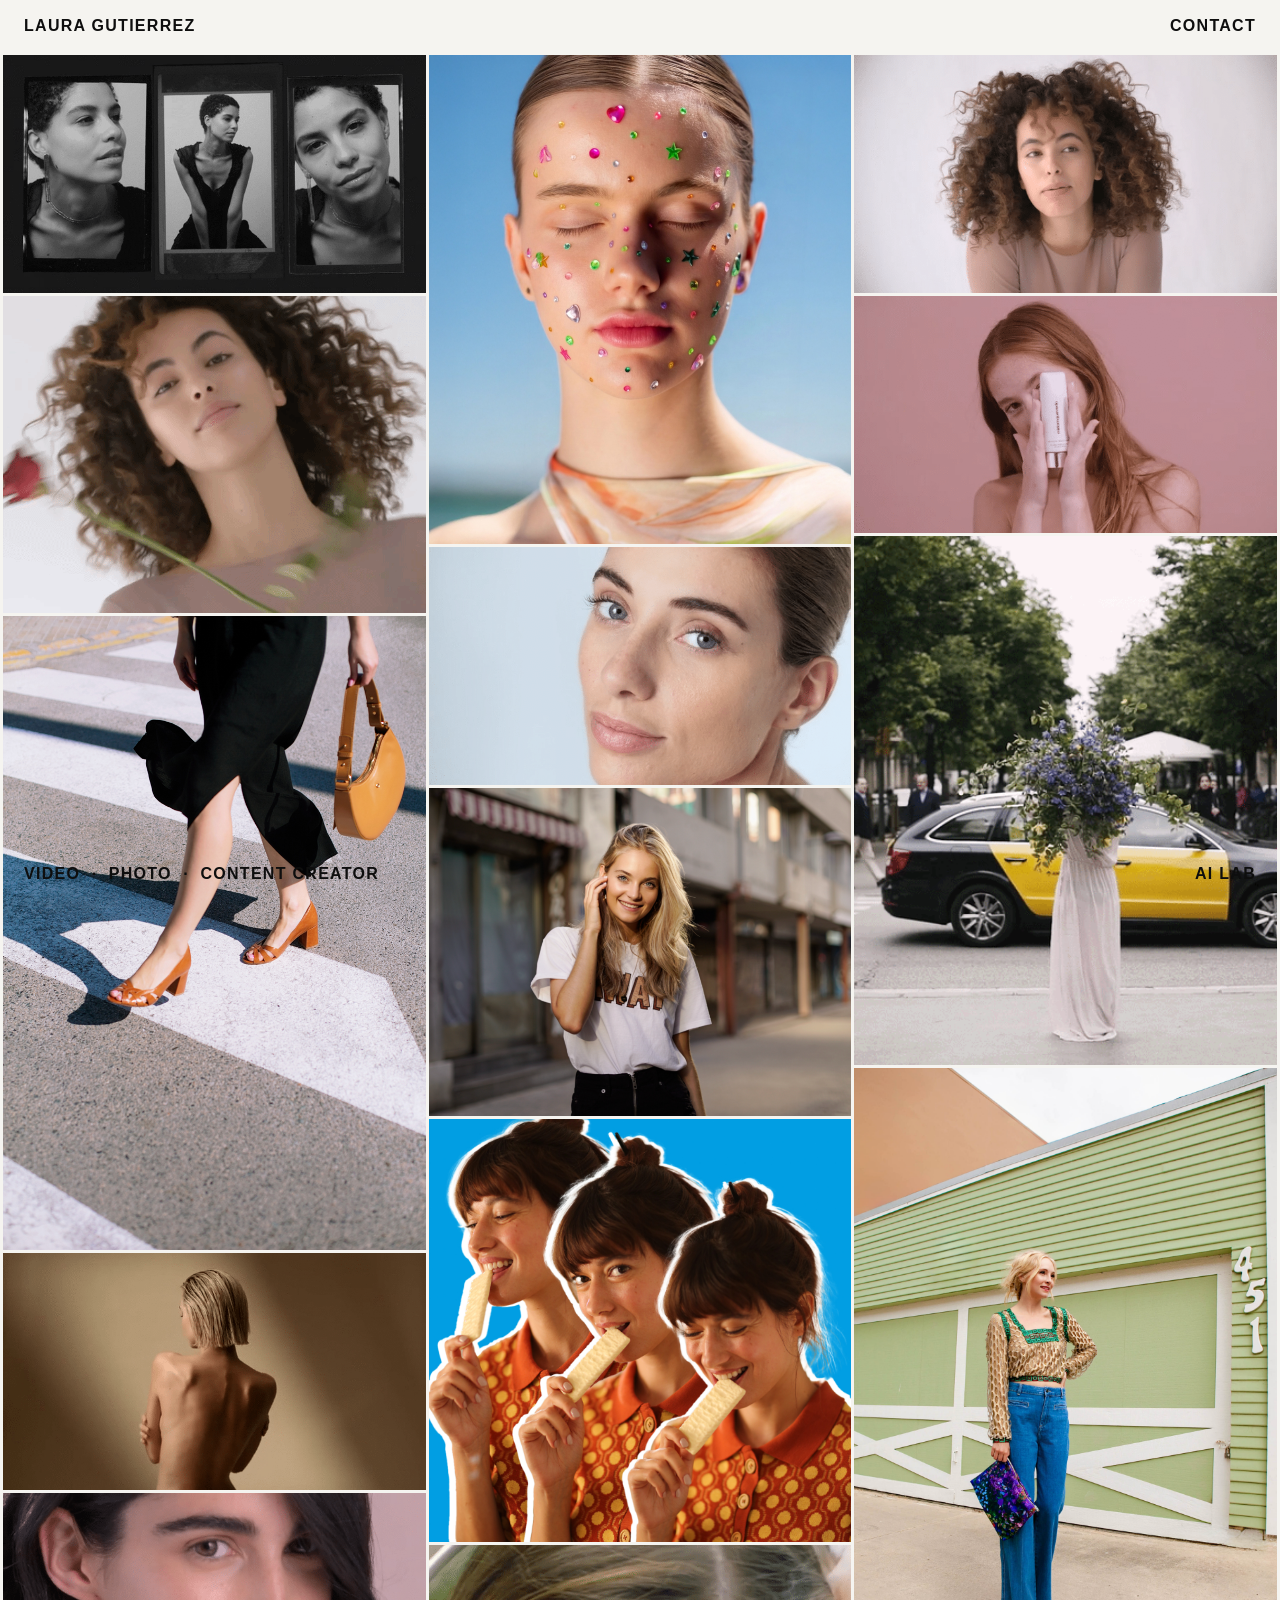
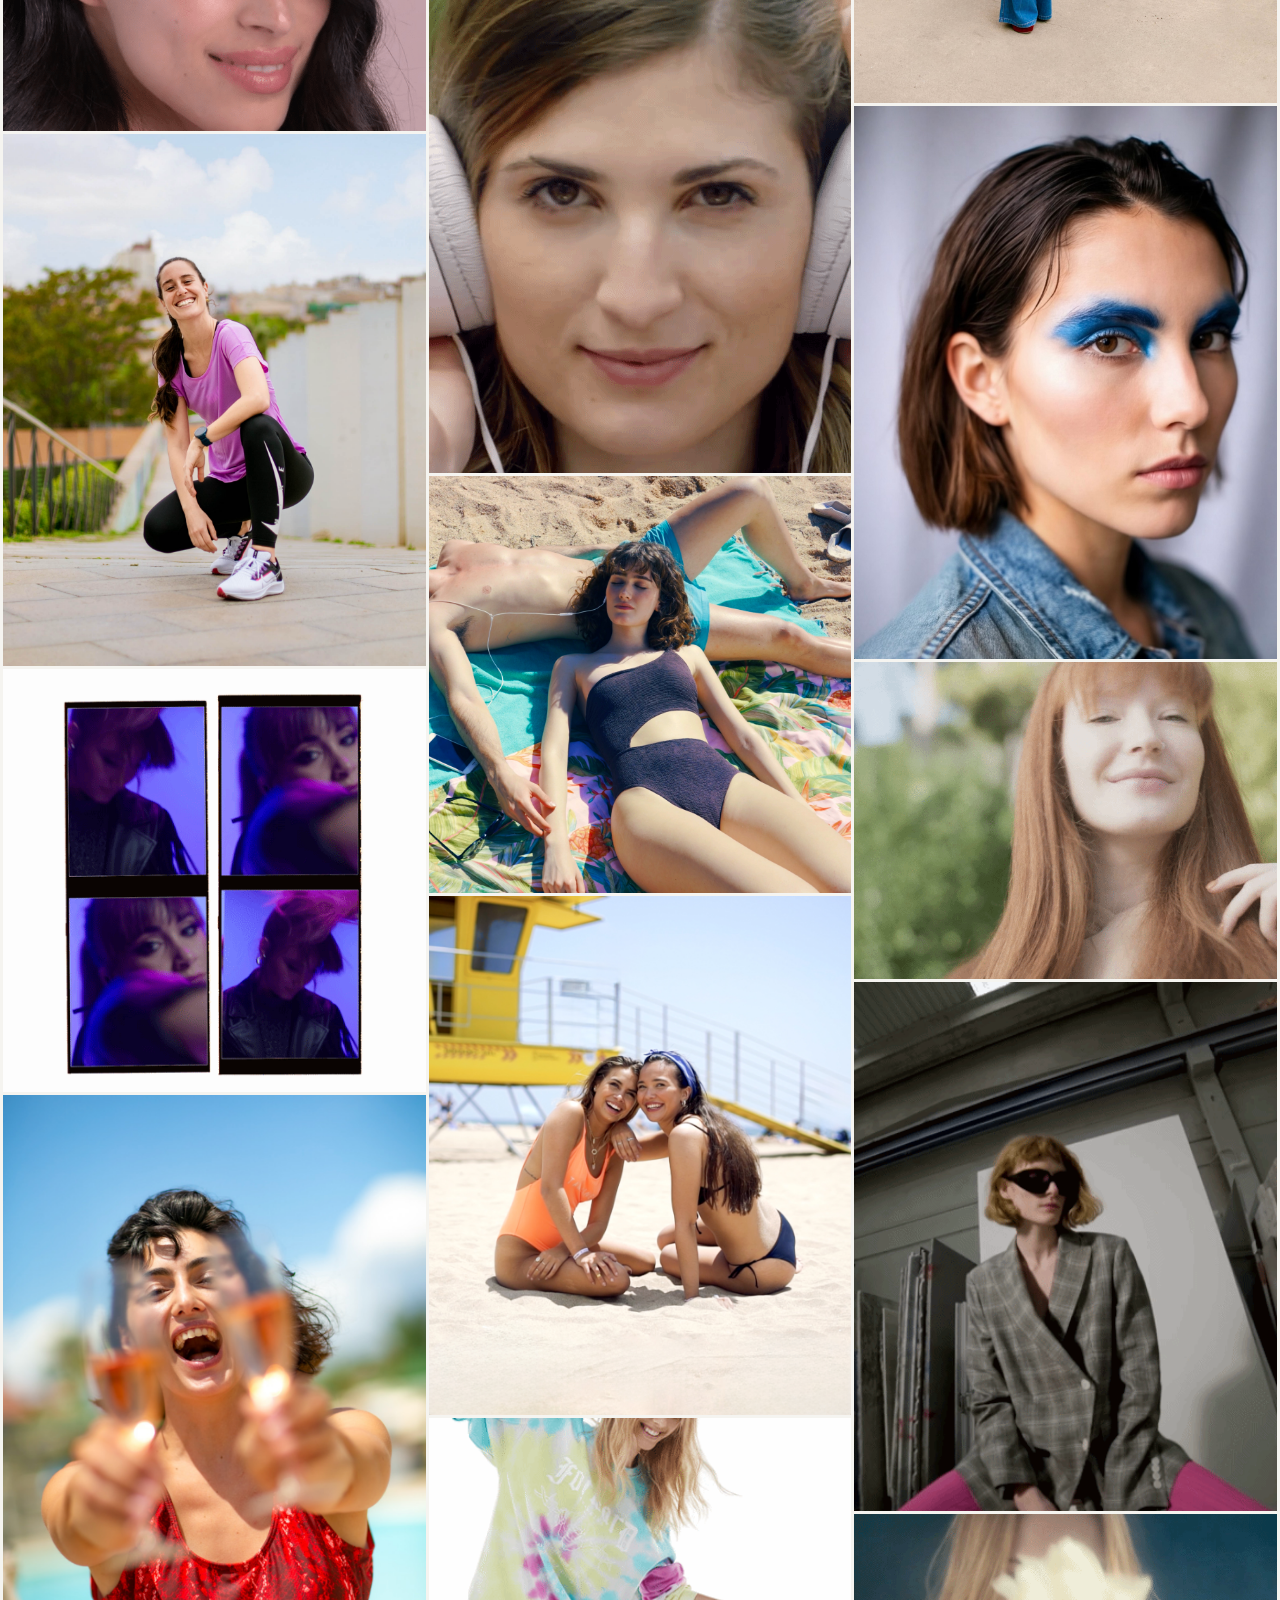
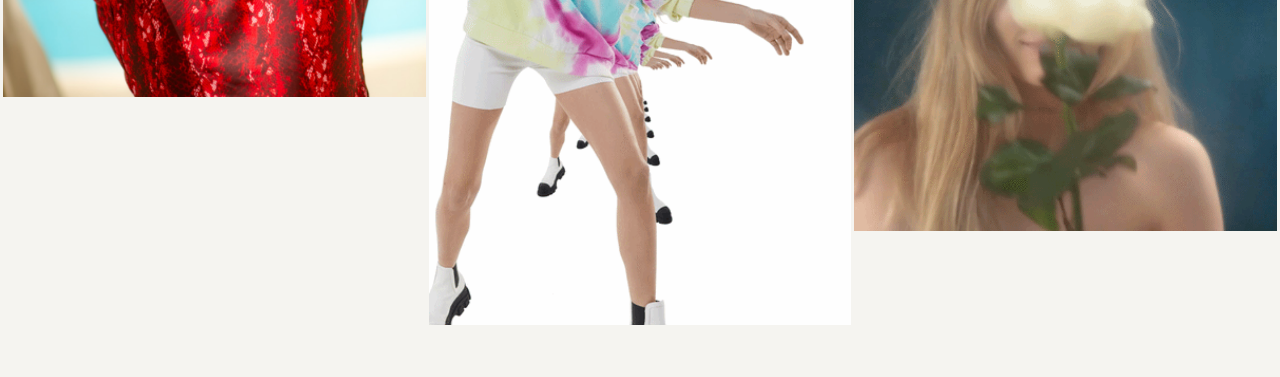
==== commit 8c2636a8: "up" ====
--- a/index.html
+++ b/index.html
@@ -10,7 +10,7 @@
 
   <header>
     <span class="site-name">Laura Gutierrez</span>
-    <a href="mailto:capsira@gmail.com" class="contact-link">Contact</a>
+    <a href="https://mail.google.com/mail/?view=cm&to=hola@lauragutierrez.co" target="_blank" class="contact-link">Contact</a>
   </header>
 
   <main id="grid"></main>
--- a/style.css
+++ b/style.css
@@ -21,17 +21,12 @@
 
 a { text-decoration: none; color: inherit; }
 
-/* ─── Shared text style ──────────────────────────────────── */
-.site-name,
-.contact-link,
-.tagline,
-.ailab-btn,
-.overlay-title,
-.project-title {
-  font-family: var(--font);
-  font-weight: 700;
-  font-size: 13px;
-  letter-spacing: 0.1em;
+/* ─── Shared text ────────────────────────────────────────── */
+.site-name, .contact-link, .tagline, .ailab-btn, .overlay-title, .project-title {
+  font-family: var(--font);
+  font-weight: 700;
+  font-size: 16px;
+  letter-spacing: 0.08em;
   text-transform: uppercase;
   color: var(--black);
 }
@@ -46,14 +41,11 @@
   justify-content: space-between;
   padding: 0 24px;
   z-index: 100;
-  background: rgba(245, 244, 240, 0.50);
-  backdrop-filter: blur(12px);
-  -webkit-backdrop-filter: blur(12px);
+  background: transparent;
 }
 
 .back-link { cursor: pointer; transition: opacity 0.2s; }
-.back-link:hover,
-.contact-link:hover { opacity: 0.45; }
+.back-link:hover, .contact-link:hover, .ailab-btn:hover { opacity: 0.45; }
 
 /* ─── Footer ─────────────────────────────────────────────── */
 footer {
@@ -65,29 +57,21 @@
   justify-content: space-between;
   padding: 0 24px;
   z-index: 100;
-  background: rgba(245, 244, 240, 0.50);
-  backdrop-filter: blur(12px);
-  -webkit-backdrop-filter: blur(12px);
+  background: transparent;
   pointer-events: none;
 }
-
 footer > * { pointer-events: auto; }
-
-.ailab-btn { transition: opacity 0.2s; }
-.ailab-btn:hover { opacity: 0.45; }
 
 /* ─── Landing Grid ───────────────────────────────────────── */
 main#grid {
   margin-top: var(--nav-h);
   padding-bottom: var(--footer-h);
-  display: grid;
-  grid-template-columns: repeat(3, 1fr);
-  gap: var(--gap);
+  columns: 3;
+  column-gap: var(--gap);
   padding-left: var(--gap);
   padding-right: var(--gap);
   padding-top: var(--gap);
   flex: 1;
-  align-items: start;
 }
 
 .grid-item {
@@ -95,6 +79,8 @@
   position: relative;
   overflow: hidden;
   background: #d8d6d0;
+  break-inside: avoid;
+  margin-bottom: var(--gap);
   opacity: 0;
   animation: fadeIn 0.5s ease forwards;
 }
@@ -122,9 +108,7 @@
   align-items: center;
   justify-content: center;
   background: rgba(14,14,14,0);
-  backdrop-filter: blur(0px);
-  -webkit-backdrop-filter: blur(0px);
-  transition: background 0.35s ease, backdrop-filter 0.35s ease, -webkit-backdrop-filter 0.35s ease;
+  transition: background 0.35s ease, backdrop-filter 0.35s ease;
 }
 
 .grid-item:hover .overlay {
@@ -148,10 +132,12 @@
 body.project-page main {
   margin-top: var(--nav-h);
   padding: 48px 24px calc(var(--footer-h) + 48px);
+  width: 100%;
   max-width: 960px;
   margin-left: auto;
   margin-right: auto;
   flex: 1;
+  box-sizing: border-box;
 }
 
 .project-title {
@@ -159,22 +145,38 @@
   margin-bottom: 40px;
 }
 
+/* ─── Video embeds ───────────────────────────────────────── */
+.videos-container { width: 100%; }
+
 .video-wrap {
+  width: 100%;
+  margin-bottom: 48px;
   position: relative;
-  width: 100%;
-  padding-bottom: 56.25%;
-  height: 0;
-  overflow: hidden;
-  margin-bottom: 48px;
-  background: #1a1a1a;
+}
+
+.video-wrap::after {
+  content: '';
+  display: block;
+  padding-bottom: 56.25% !important;
 }
 
 .video-wrap iframe {
   position: absolute;
   top: 0; left: 0;
-  width: 100%; height: 100%;
-}
-
+  width: 100% !important;
+  height: 100% !important;
+  border: none;
+}
+
+.video-wrap.ratio-16-9::after { padding-bottom: 56.25% !important; }
+.video-wrap.ratio-9-16 { max-width: 440px; margin-left: auto; margin-right: auto; }
+.video-wrap.ratio-9-16::after { padding-bottom: 177.78% !important; }
+.video-wrap.ratio-1-1 { max-width: 600px; margin-left: auto; margin-right: auto; }
+.video-wrap.ratio-1-1::after { padding-bottom: 100% !important; }
+.video-wrap.ratio-4-5 { max-width: 560px; margin-left: auto; margin-right: auto; }
+.video-wrap.ratio-4-5::after { padding-bottom: 125% !important; }
+
+/* ─── Photo masonry ──────────────────────────────────────── */
 .photo-masonry {
   columns: 2;
   column-gap: 24px;
@@ -191,39 +193,99 @@
 .photo-masonry img:nth-child(3n+1) { margin-bottom: 36px; }
 .photo-masonry img:nth-child(3n+2) { margin-bottom: 16px; }
 
-/* ─── AI Lab page ────────────────────────────────────────── */
-body.ailab-page main {
+/* ─── AI Lab gate ────────────────────────────────────────── */
+.ailab-gate {
   position: fixed;
   inset: 0;
   display: flex;
   align-items: center;
   justify-content: center;
-}
-
-.ailab-center {
+  z-index: 50;
+}
+
+.ailab-gate-inner {
   display: flex;
   flex-direction: column;
   align-items: center;
-  gap: 40px;
-  text-align: center;
+  text-align: center;
+  gap: 12px;
   padding: 0 24px;
-}
-
-.ailab-heading {
+  max-width: 400px;
+  width: 100%;
+}
+
+.ailab-gate-label {
   font-family: var(--font);
   font-weight: 700;
   font-size: 11px;
-  letter-spacing: 0.18em;
-  text-transform: uppercase;
-  color: var(--black);
-  line-height: 2;
-}
-
-.ailab-input {
+  letter-spacing: 0.16em;
+  text-transform: uppercase;
+  color: var(--black);
+}
+
+.ailab-gate-input {
+  width: 100%;
   background: none;
   border: none;
   border-bottom: 0.5px solid rgba(14,14,14,0.3);
   padding: 10px 0;
+  font-family: var(--font);
+  font-weight: 700;
+  font-size: 14px;
+  letter-spacing: 0.12em;
+  text-transform: uppercase;
+  color: var(--black);
+  outline: none;
+  text-align: center;
+}
+.ailab-gate-input::placeholder { color: #ccc; font-weight: 300; }
+.ailab-gate-input:focus { border-bottom-color: var(--black); }
+
+.ailab-gate-btn {
+  background: none;
+  border: none;
+  font-family: var(--font);
+  font-weight: 700;
+  font-size: 20px;
+  color: var(--black);
+  cursor: pointer;
+  padding: 4px 0;
+  transition: opacity 0.2s;
+}
+.ailab-gate-btn:hover { opacity: 0.45; }
+
+.ailab-gate-error {
+  font-family: var(--font);
+  font-size: 11px;
+  letter-spacing: 0.1em;
+  color: #999;
+  min-height: 16px;
+}
+
+.ailab-divider {
+  width: 40px;
+  height: 0.5px;
+  background: rgba(14,14,14,0.15);
+  margin: 16px 0;
+}
+
+.ailab-heading {
+  font-family: var(--font);
+  font-weight: 300;
+  font-size: 11px;
+  letter-spacing: 0.16em;
+  text-transform: uppercase;
+  color: var(--black);
+  line-height: 2;
+  margin-bottom: 16px;
+}
+
+.ailab-input {
+  width: 100%;
+  background: none;
+  border: none;
+  border-bottom: 0.5px solid rgba(14,14,14,0.2);
+  padding: 8px 0;
   font-family: var(--font);
   font-weight: 300;
   font-size: 13px;
@@ -231,10 +293,9 @@
   color: var(--black);
   outline: none;
   text-align: center;
-  width: 280px;
-  display: block;
-}
-.ailab-input::placeholder { color: #9a9890; }
+  margin-bottom: 20px;
+}
+.ailab-input::placeholder { color: #bbb; }
 .ailab-input:focus { border-bottom-color: var(--black); }
 
 .ailab-submit {
@@ -245,9 +306,9 @@
   display: flex;
   align-items: center;
   justify-content: center;
+  margin: 0 auto;
   animation: pulse-triangle 2.4s ease-in-out infinite;
 }
-.ailab-submit:disabled { cursor: default; }
 
 @keyframes pulse-triangle {
   0%   { opacity: 0.25; filter: hue-rotate(0deg); }
@@ -264,7 +325,27 @@
   font-size: 11px;
   letter-spacing: 0.22em;
   text-transform: uppercase;
-  color: #9a9890;
+  color: #aaa;
+}
+
+/* ─── AI Lab content ─────────────────────────────────────── */
+.ailab-content {
+  margin-top: var(--nav-h);
+  padding: var(--gap) var(--gap) calc(var(--footer-h) + var(--gap));
+}
+
+.ailab-grid {
+  columns: 3;
+  column-gap: var(--gap);
+}
+
+.ailab-grid img,
+.ailab-grid video {
+  display: block;
+  width: 100%;
+  height: auto;
+  margin-bottom: var(--gap);
+  break-inside: avoid;
 }
 
 /* ─── Error ──────────────────────────────────────────────── */
@@ -272,11 +353,14 @@
 
 /* ─── Responsive ─────────────────────────────────────────── */
 @media (max-width: 768px) {
-  main#grid { grid-template-columns: repeat(2, 1fr); }
+  main#grid { columns: 2; }
   .photo-masonry { columns: 1; }
+  .ailab-grid { columns: 2; }
   body.project-page main { padding: 32px 16px calc(var(--footer-h) + 32px); }
+  .site-name, .contact-link, .tagline, .ailab-btn, .overlay-title, .project-title { font-size: 11px; }
 }
 
 @media (max-width: 480px) {
-  main#grid { grid-template-columns: 1fr; }
-}
+  main#grid { columns: 1; }
+  .ailab-grid { columns: 1; }
+}
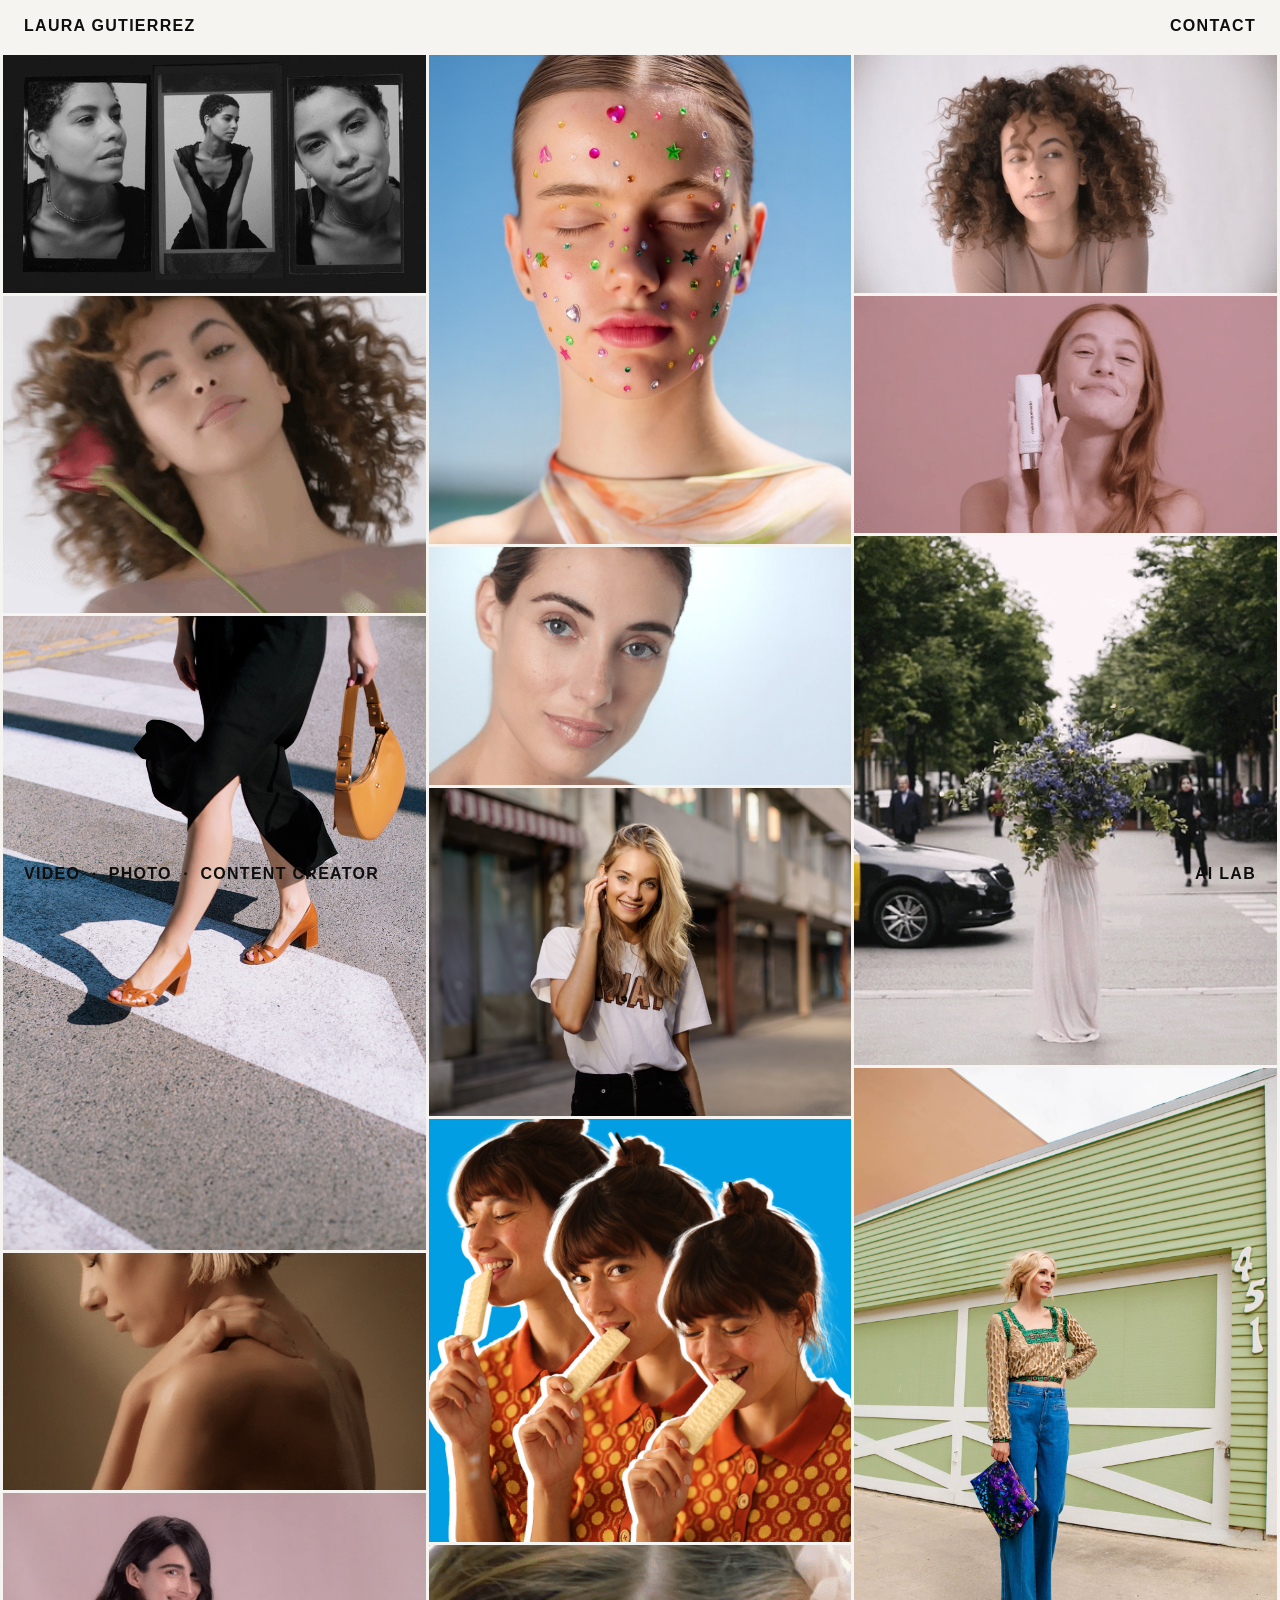
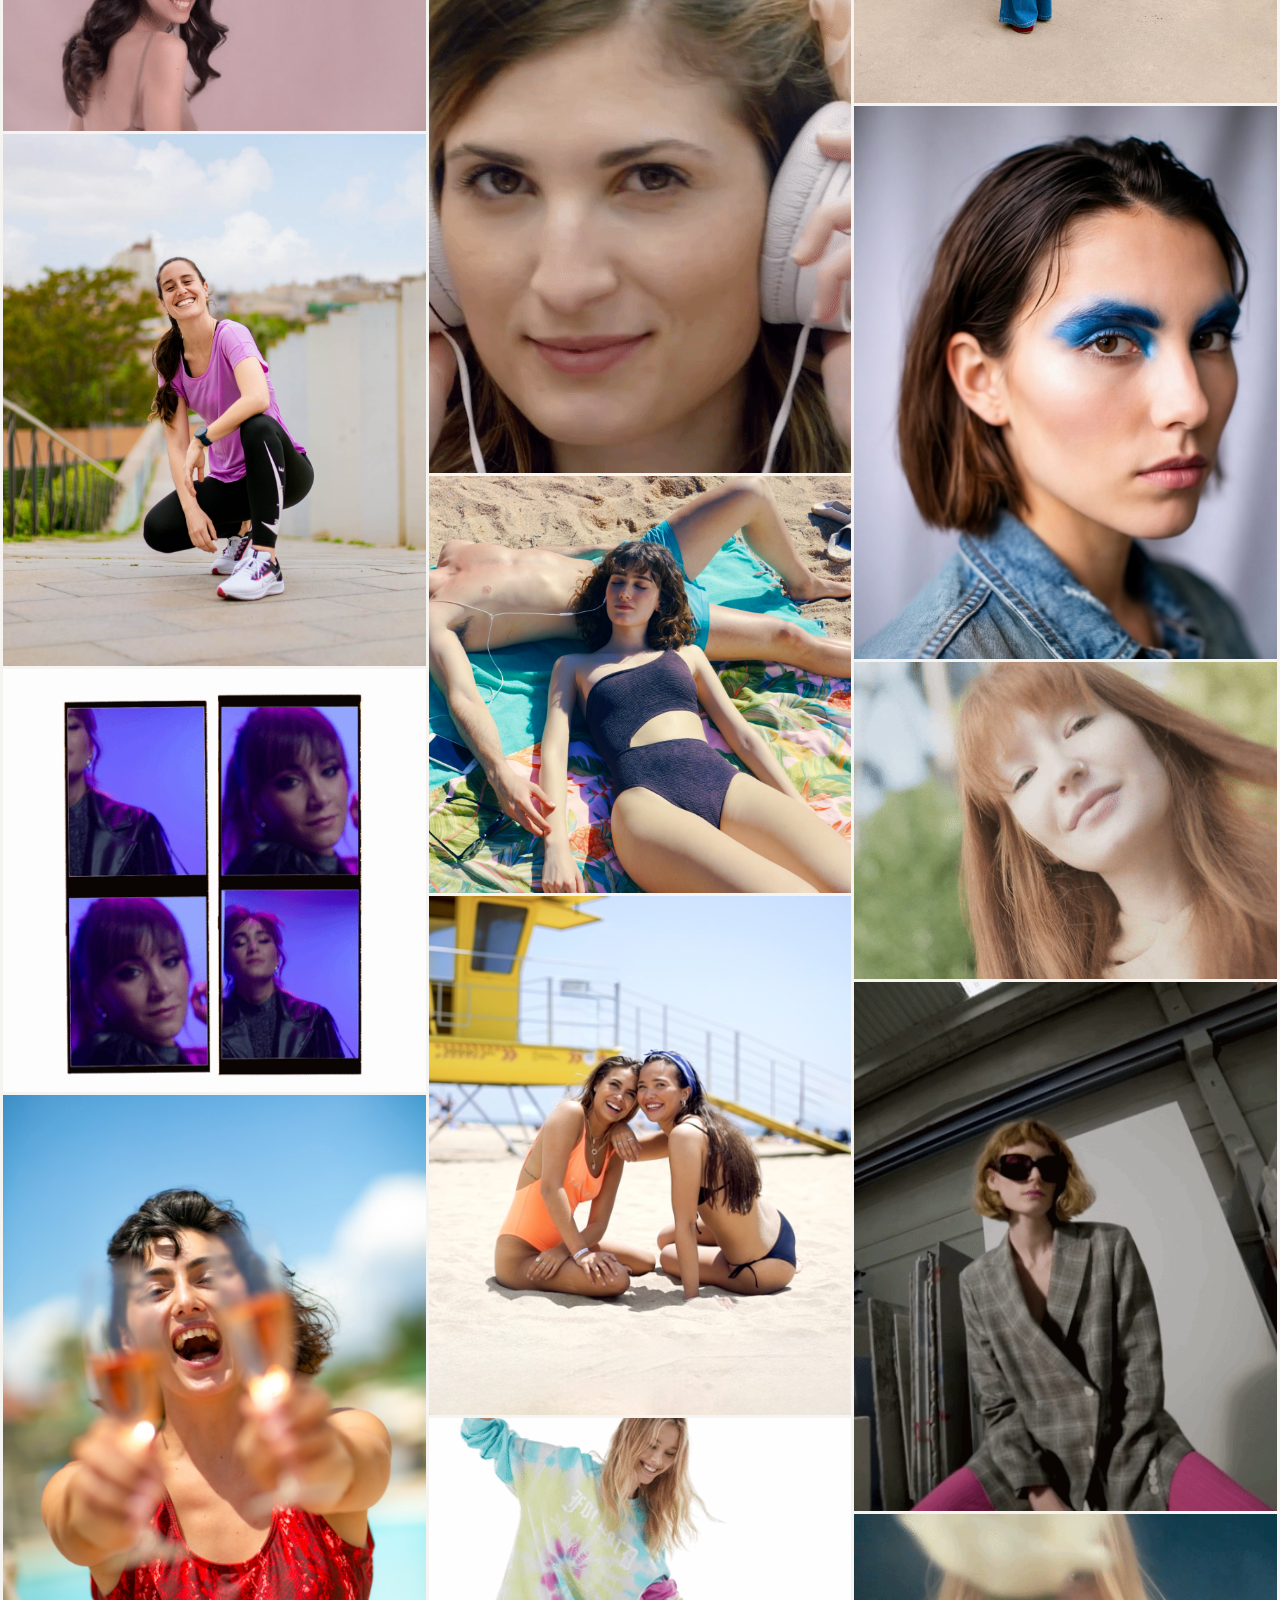
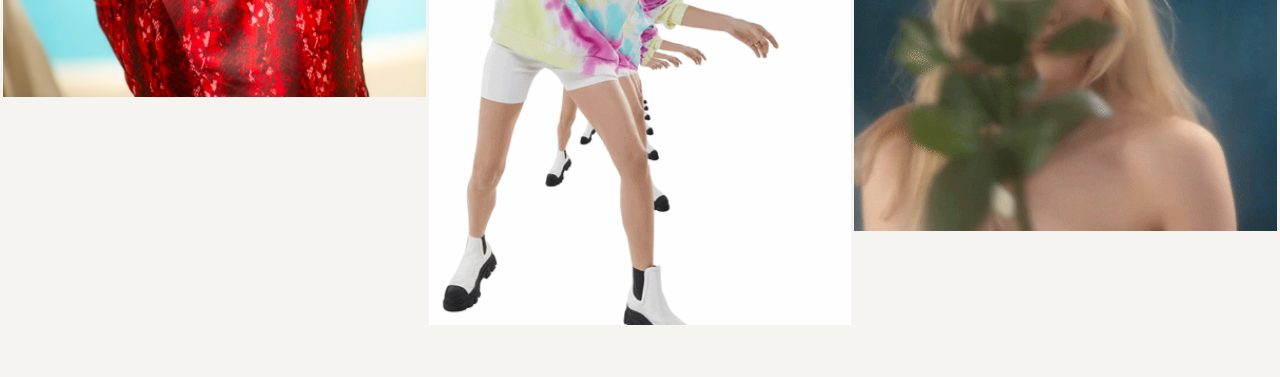
==== commit 4fd23a1f: "feat: GEO ligero — Person/WebSite JSON-LD, meta+canonical, robots IA y llms.txt" ====
--- a/index.html
+++ b/index.html
@@ -3,7 +3,19 @@
 <head>
   <meta charset="UTF-8">
   <meta name="viewport" content="width=device-width, initial-scale=1.0">
-  <title>Laura Gutierrez</title>
+  <title>Laura Gutierrez — Video · Photo · Content Creator</title>
+  <meta name="description" content="Portfolio of Laura Gutierrez, video, photo and content creator. Selected work in film, photography and digital content.">
+  <link rel="canonical" href="https://lauragutierrez.co/">
+  <meta property="og:type" content="profile">
+  <meta property="og:title" content="Laura Gutierrez — Video · Photo · Content Creator">
+  <meta property="og:description" content="Portfolio of Laura Gutierrez, video, photo and content creator.">
+  <meta property="og:url" content="https://lauragutierrez.co/">
+  <script type="application/ld+json">
+  {"@context":"https://schema.org","@type":"Person","name":"Laura Gutierrez","url":"https://lauragutierrez.co/","jobTitle":"Video, Photo & Content Creator","email":"hola@lauragutierrez.co","knowsAbout":["Video","Photography","Content creation"],"sameAs":["https://lauragutierrez.co/"]}
+  </script>
+  <script type="application/ld+json">
+  {"@context":"https://schema.org","@type":"WebSite","name":"Laura Gutierrez","url":"https://lauragutierrez.co/","inLanguage":"en","about":{"@type":"Person","name":"Laura Gutierrez"}}
+  </script>
   <link rel="stylesheet" href="style.css">
 </head>
 <body>
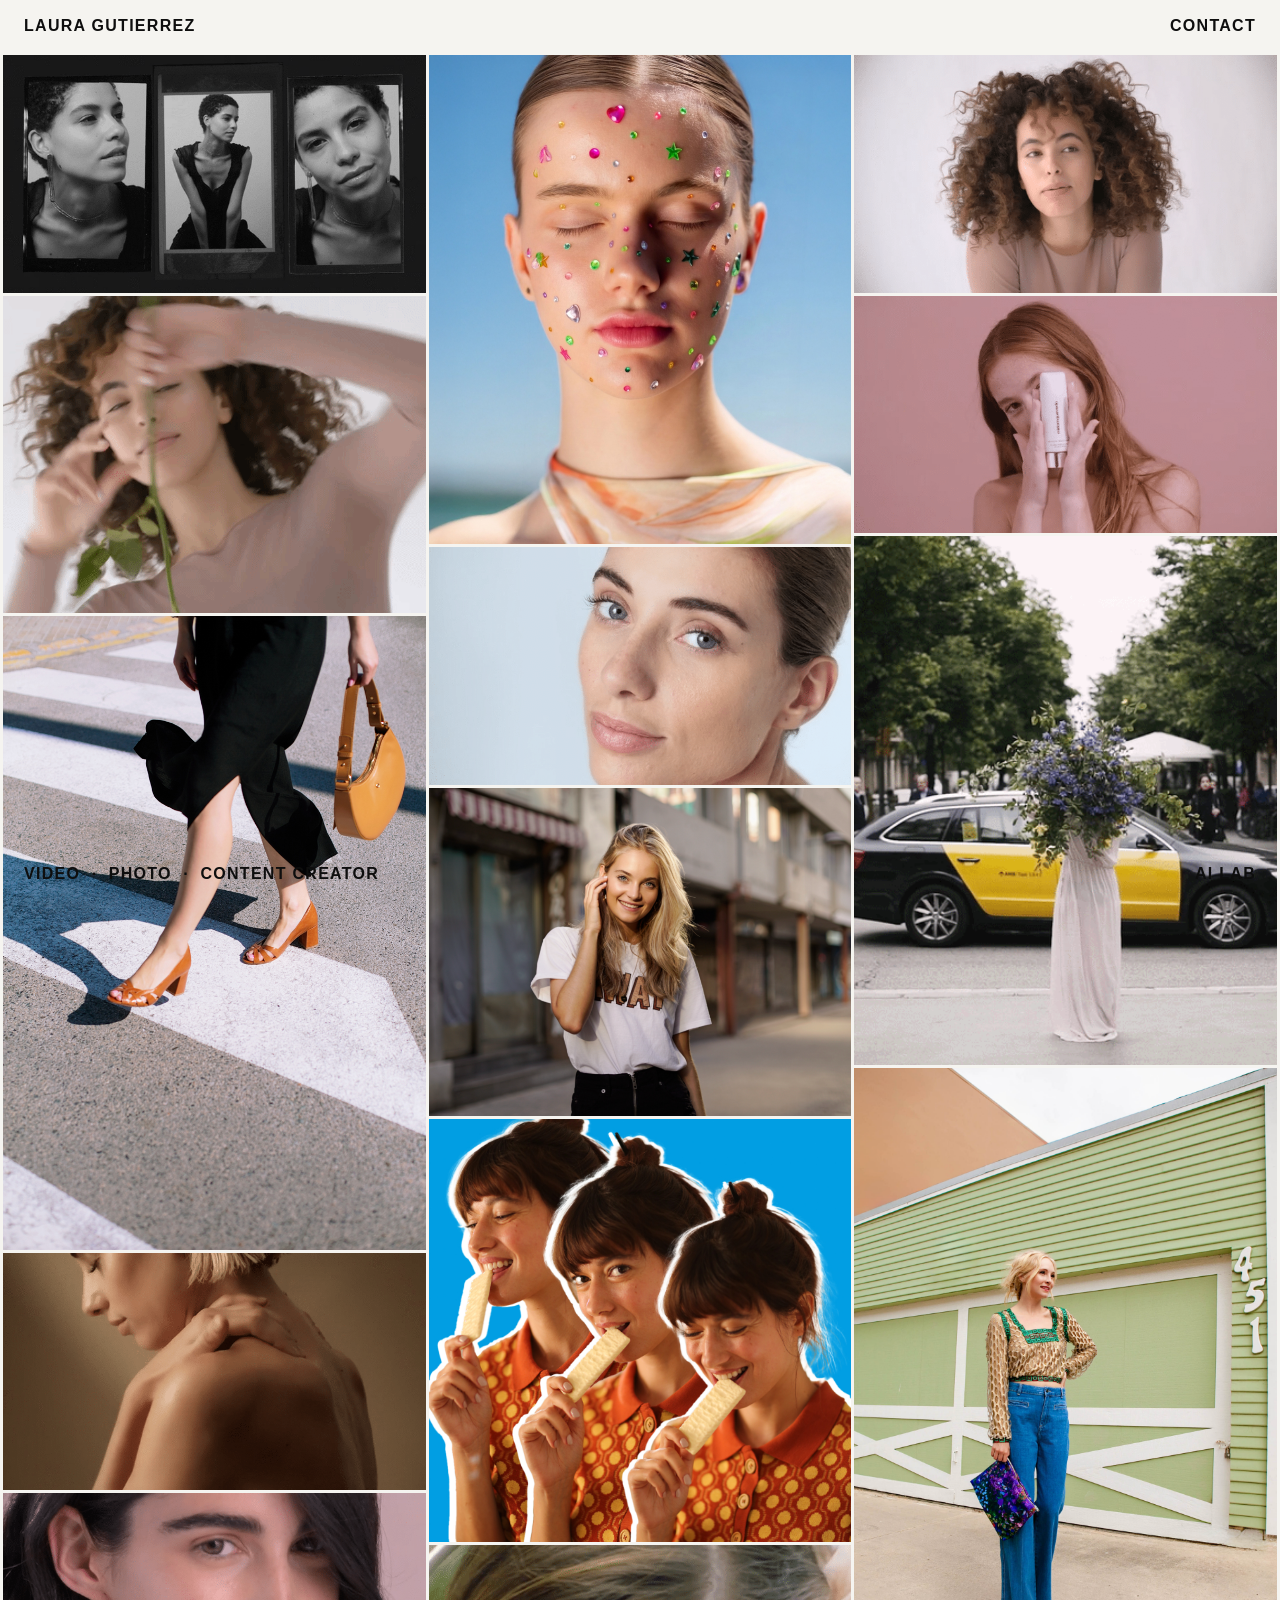
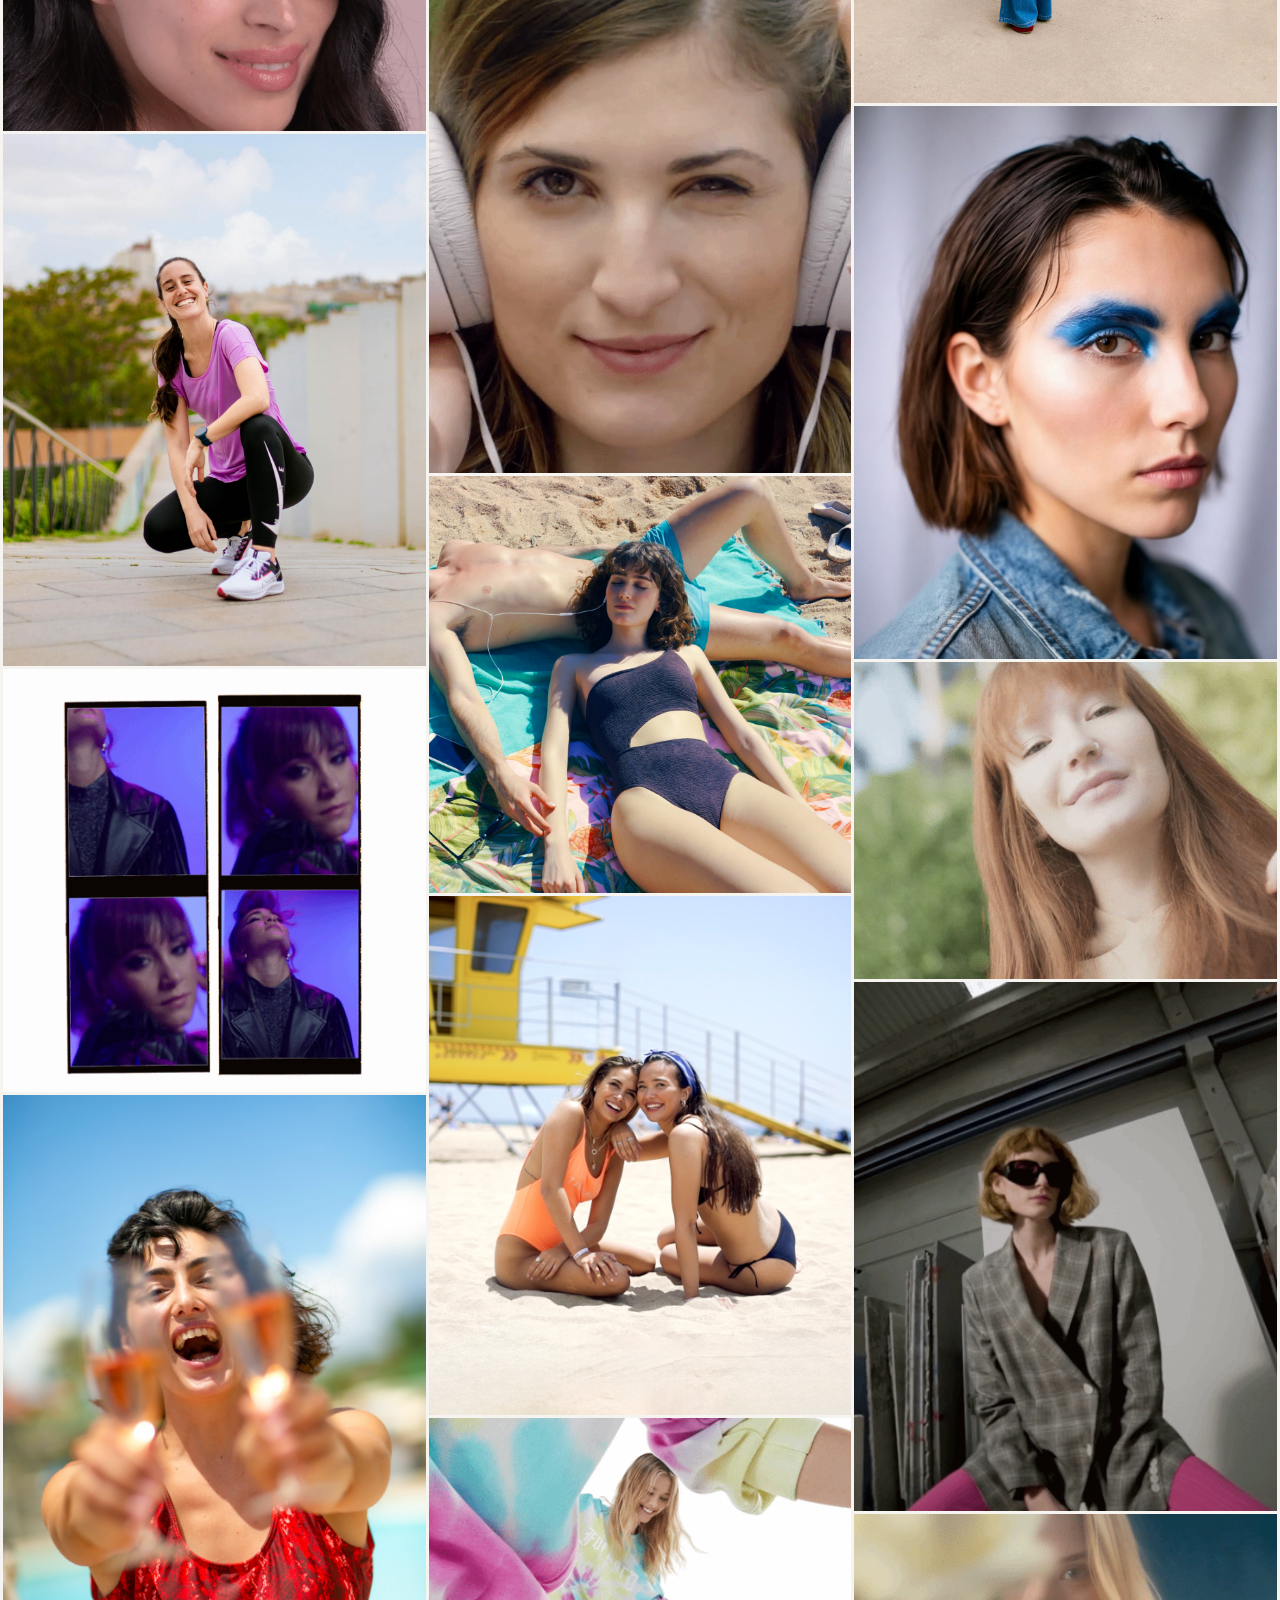
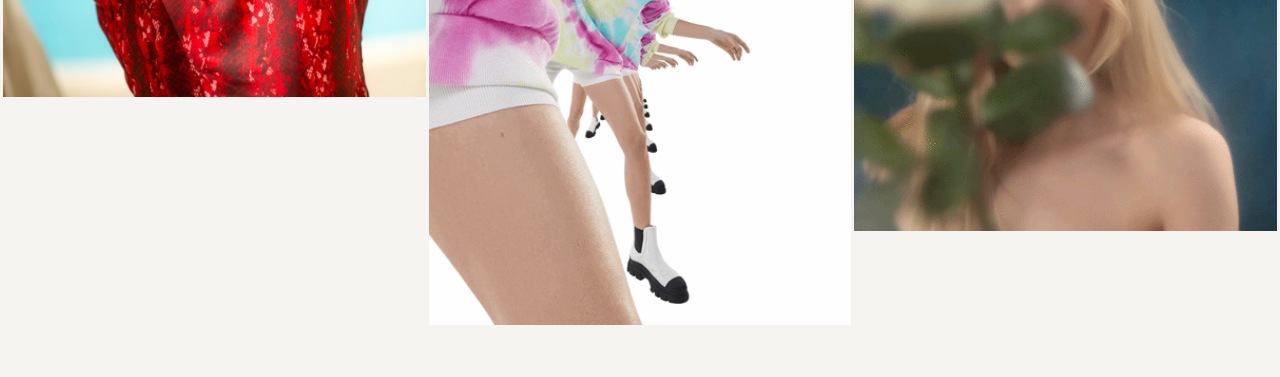
==== commit f3854196: "feat: favicon LG + imagen OG (mosaico de la landing) en todas las páginas Co-Authored-By: Claude Opu" ====
--- a/index.html
+++ b/index.html
@@ -16,6 +16,17 @@
   <script type="application/ld+json">
   {"@context":"https://schema.org","@type":"WebSite","name":"Laura Gutierrez","url":"https://lauragutierrez.co/","inLanguage":"en","about":{"@type":"Person","name":"Laura Gutierrez"}}
   </script>
+  <link rel="icon" href="/favicon.ico" sizes="any">
+  <link rel="icon" type="image/png" sizes="32x32" href="/favicon-32x32.png">
+  <link rel="icon" type="image/png" sizes="192x192" href="/icon-192.png">
+  <link rel="apple-touch-icon" href="/apple-touch-icon.png">
+  <meta property="og:site_name" content="Laura Gutierrez">
+  <meta property="og:image" content="https://lauragutierrez.co/og.jpg">
+  <meta property="og:image:width" content="1200">
+  <meta property="og:image:height" content="630">
+  <meta property="og:image:alt" content="Laura Gutierrez — Video · Photo · Content creator">
+  <meta name="twitter:card" content="summary_large_image">
+  <meta name="twitter:image" content="https://lauragutierrez.co/og.jpg">
   <link rel="stylesheet" href="style.css">
 </head>
 <body>
